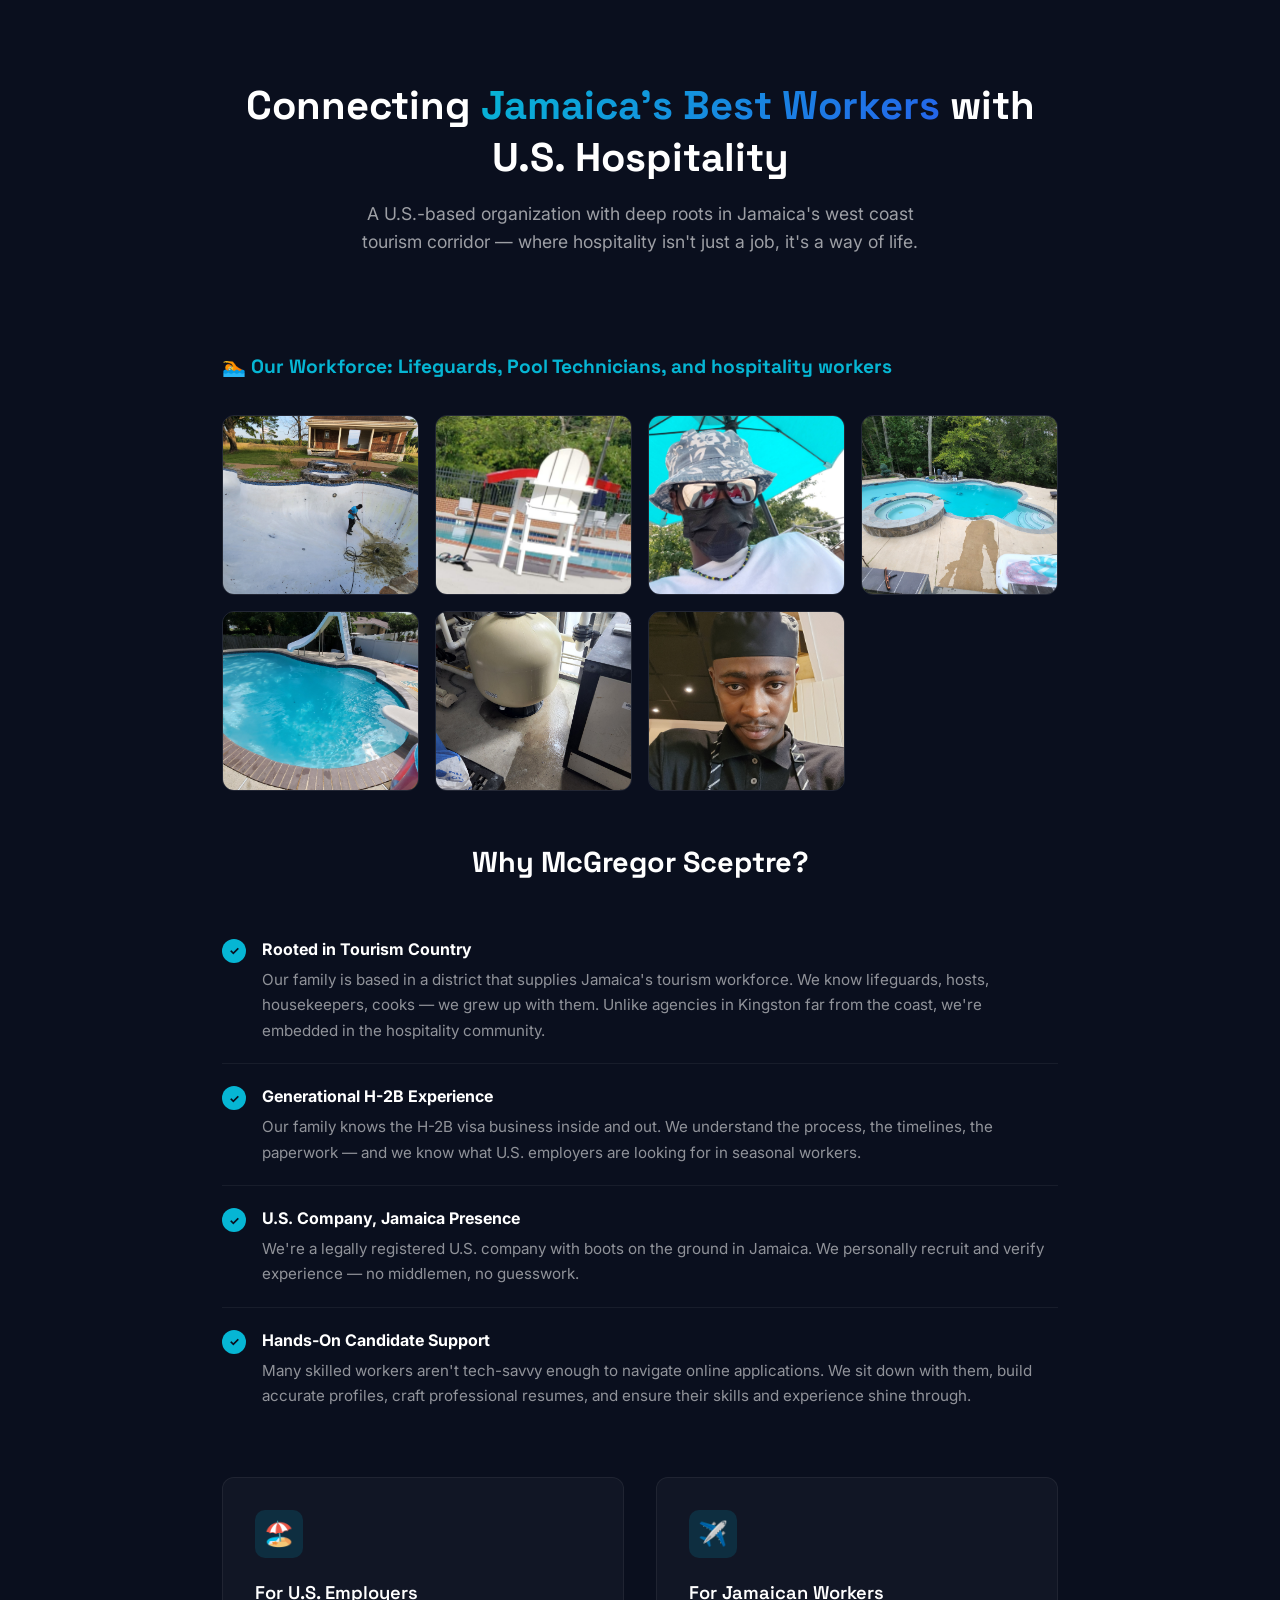
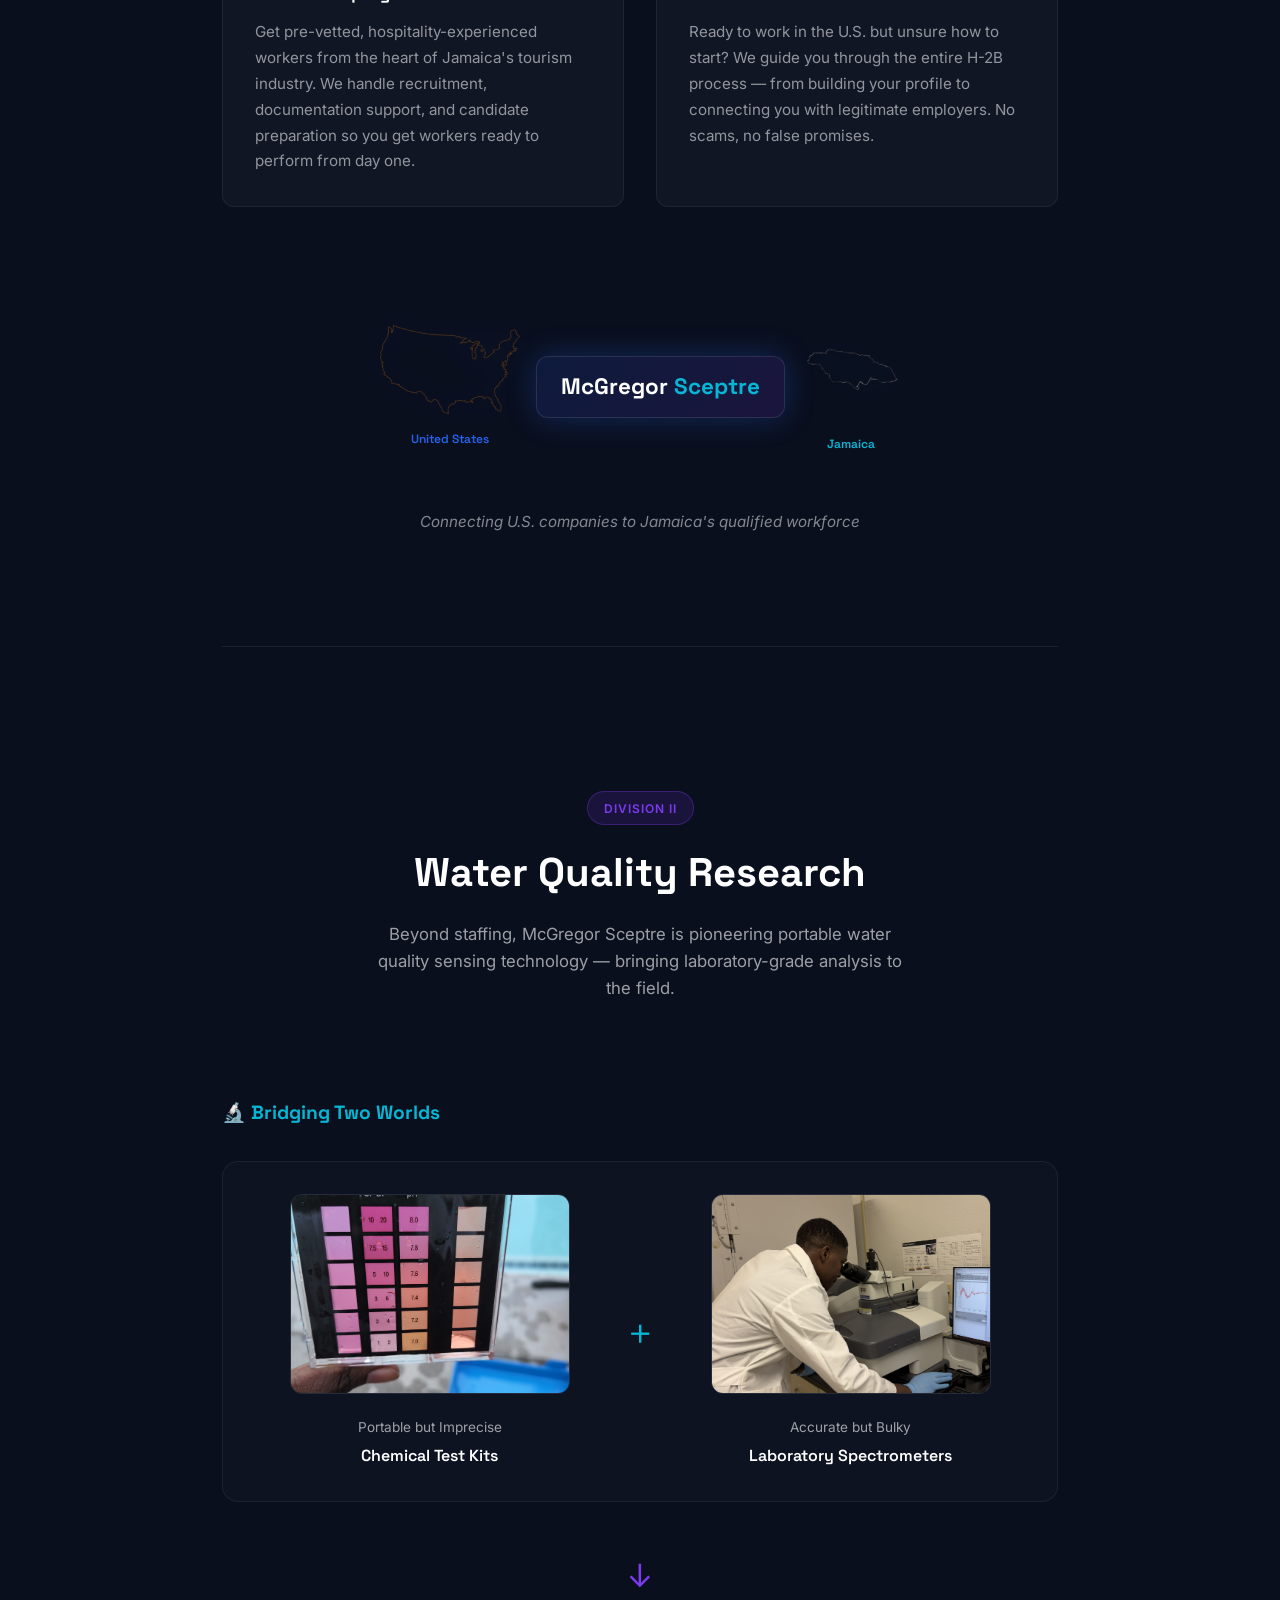
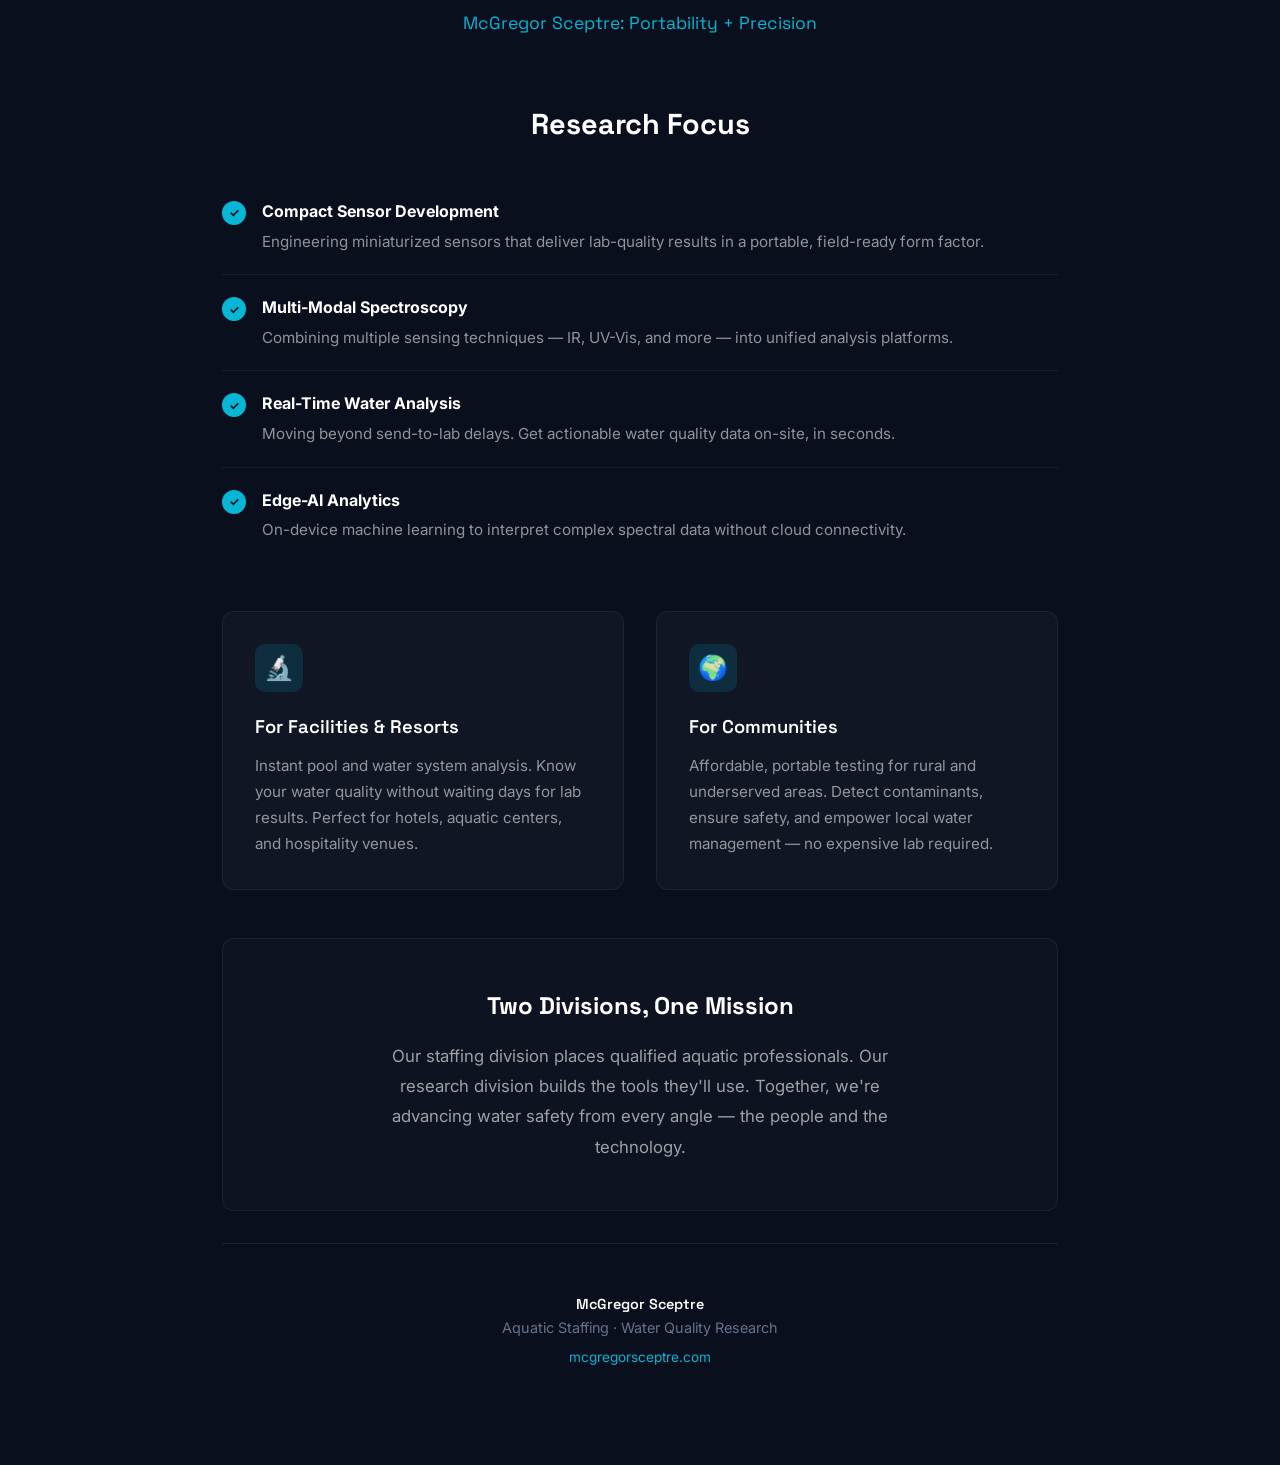
==== brochure/index.html @ 5a672b8a "no dir" ====
<!DOCTYPE html>
<html lang="en">
<head>
  <meta charset="UTF-8">
  <meta name="viewport" content="width=device-width, initial-scale=1.0">
  <title>McGregor Sceptre — H-2B Staffing from Jamaica's Heart</title>
  <meta name="description" content="McGregor Sceptre — US-based H-2B staffing with deep roots in Jamaica's west coast tourism corridor.">
  <link rel="preconnect" href="https://fonts.googleapis.com">
  <link href="https://fonts.googleapis.com/css2?family=Inter:wght@300;400;500;600;700&family=Space+Grotesk:wght@400;500;600;700&display=swap" rel="stylesheet">
  <style>
    :root {
      --navy: #0a0f1e;
      --blue: #2563eb;
      --cyan: #06b6d4;
      --purple: #7c3aed;
      --white: #ffffff;
      --gray-100: #f1f5f9;
      --gray-400: #94a3b8;
      --gray-500: #64748b;
    }

    * { margin: 0; padding: 0; box-sizing: border-box; }
    
    body {
      font-family: 'Inter', -apple-system, sans-serif;
      background: var(--navy);
      color: var(--white);
      -webkit-font-smoothing: antialiased;
      line-height: 1.6;
    }

    /* Page container for PDF printing */
    .brochure {
      max-width: 900px;
      margin: 0 auto;
      padding: 3rem 2rem;
    }

    /* Header */
    .header {
      text-align: center;
      padding: 3rem 0 4rem;
      border-bottom: 1px solid rgba(255,255,255,0.08);
      margin-bottom: 3rem;
    }

    .logo-mark {
      width: 80px;
      height: 80px;
      background: linear-gradient(135deg, var(--blue), var(--purple));
      border-radius: 16px;
      display: flex;
      align-items: center;
      justify-content: center;
      margin: 0 auto 1.5rem;
      font-family: 'Space Grotesk', sans-serif;
      font-size: 2rem;
      font-weight: 700;
    }

    .brand {
      font-family: 'Space Grotesk', sans-serif;
      font-size: 2rem;
      font-weight: 700;
      margin-bottom: 0.5rem;
    }

    .brand span { color: var(--cyan); }

    .tagline {
      font-size: 1.1rem;
      color: var(--gray-400);
      font-weight: 300;
    }

    /* Hero statement */
    .hero-statement {
      text-align: center;
      padding: 2rem 0 3rem;
    }

    .hero-statement h1 {
      font-family: 'Space Grotesk', sans-serif;
      font-size: clamp(1.8rem, 4vw, 2.5rem);
      font-weight: 700;
      line-height: 1.3;
      margin-bottom: 1rem;
    }

    .hero-statement h1 .highlight {
      background: linear-gradient(135deg, var(--cyan), var(--blue));
      -webkit-background-clip: text;
      -webkit-text-fill-color: transparent;
      background-clip: text;
    }

    .hero-statement p {
      font-size: 1.1rem;
      color: rgba(255,255,255,0.6);
      max-width: 600px;
      margin: 0 auto;
    }

    /* Section styling */
    .section {
      padding: 2.5rem 0;
      border-top: 1px solid rgba(255,255,255,0.06);
    }

    .section-number {
      display: inline-flex;
      align-items: center;
      justify-content: center;
      width: 36px;
      height: 36px;
      background: linear-gradient(135deg, var(--blue), var(--purple));
      border-radius: 50%;
      font-family: 'Space Grotesk', sans-serif;
      font-weight: 700;
      font-size: 0.9rem;
      margin-bottom: 1rem;
    }

    .section h2 {
      font-family: 'Space Grotesk', sans-serif;
      font-size: 1.5rem;
      font-weight: 600;
      margin-bottom: 1rem;
      line-height: 1.3;
    }

    .section p {
      color: rgba(255,255,255,0.65);
      font-size: 1rem;
      line-height: 1.8;
    }

    .section .accent {
      color: var(--cyan);
      font-weight: 500;
    }

    /* Grid layout for key points */
    .two-col {
      display: grid;
      grid-template-columns: 1fr 1fr;
      gap: 2rem;
      margin-top: 3rem;
    }

    .card {
      background: rgba(255,255,255,0.03);
      border: 1px solid rgba(255,255,255,0.06);
      border-radius: 12px;
      padding: 2rem;
    }

    .card-icon {
      width: 48px;
      height: 48px;
      background: rgba(6, 182, 212, 0.15);
      border-radius: 10px;
      display: flex;
      align-items: center;
      justify-content: center;
      margin-bottom: 1.25rem;
      font-size: 1.5rem;
    }

    .card h3 {
      font-family: 'Space Grotesk', sans-serif;
      font-size: 1.15rem;
      font-weight: 600;
      margin-bottom: 0.75rem;
    }

    .card p {
      color: rgba(255,255,255,0.55);
      font-size: 0.95rem;
      line-height: 1.7;
    }

    /* Inspiration section - special styling */
    .inspiration {
      background: linear-gradient(135deg, rgba(37,99,235,0.08), rgba(124,58,237,0.08));
      border-radius: 16px;
      padding: 3rem;
      margin: 2rem 0;
      text-align: center;
      border: 1px solid rgba(255,255,255,0.06);
    }

    .inspiration-icon {
      font-size: 3rem;
      margin-bottom: 1rem;
    }

    .inspiration h2 {
      font-family: 'Space Grotesk', sans-serif;
      font-size: 1.6rem;
      margin-bottom: 1rem;
    }

    .inspiration p {
      color: rgba(255,255,255,0.7);
      font-size: 1.05rem;
      max-width: 550px;
      margin: 0 auto;
      font-style: italic;
      line-height: 1.8;
    }

    .inspiration .dedication {
      margin-top: 1.5rem;
      color: var(--cyan);
      font-size: 0.9rem;
      font-weight: 600;
      font-style: normal;
      letter-spacing: 0.5px;
    }

    /* Why us section */
    .why-us {
      margin-top: 3rem;
    }

    .why-us h2 {
      text-align: center;
      font-family: 'Space Grotesk', sans-serif;
      font-size: 1.8rem;
      margin-bottom: 2rem;
    }

    .why-list {
      list-style: none;
    }

    .why-list li {
      display: flex;
      gap: 1rem;
      padding: 1.25rem 0;
      border-bottom: 1px solid rgba(255,255,255,0.06);
    }

    .why-list li:last-child {
      border-bottom: none;
    }

    .check {
      width: 24px;
      height: 24px;
      background: var(--cyan);
      border-radius: 50%;
      display: flex;
      align-items: center;
      justify-content: center;
      flex-shrink: 0;
      margin-top: 2px;
    }

    .check::after {
      content: "✓";
      color: var(--navy);
      font-weight: 700;
      font-size: 0.75rem;
    }

    .why-list strong {
      color: var(--white);
      display: block;
      margin-bottom: 0.25rem;
    }

    .why-list span {
      color: rgba(255,255,255,0.55);
      font-size: 0.95rem;
    }

    /* Footer / CTA */
    .footer {
      text-align: center;
      padding: 3rem 0;
      margin-top: 2rem;
      border-top: 1px solid rgba(255,255,255,0.08);
    }

    .cta-btn {
      display: inline-block;
      padding: 1rem 2.5rem;
      background: linear-gradient(135deg, var(--blue), var(--purple));
      color: var(--white);
      text-decoration: none;
      border-radius: 10px;
      font-weight: 600;
      font-size: 1rem;
      margin-bottom: 1.5rem;
      transition: transform 0.2s, box-shadow 0.2s;
    }

    .cta-btn:hover {
      transform: translateY(-2px);
      box-shadow: 0 10px 30px rgba(37, 99, 235, 0.3);
    }

    .footer-text {
      color: var(--gray-500);
      font-size: 0.9rem;
    }

    .footer-brand {
      font-family: 'Space Grotesk', sans-serif;
      font-weight: 600;
      color: var(--white);
    }

    .footer-contact {
      color: var(--cyan);
      font-size: 0.85rem;
      margin-top: 0.5rem;
    }

    /* Page Break for PDF printing */
    .page-break {
      page-break-before: always;
      margin: 4rem 0;
      border-top: 1px solid rgba(255,255,255,0.08);
      padding-top: 3rem;
    }

    /* Division Header */
    .division-header {
      text-align: center;
      padding: 2rem 0 3rem;
    }

    .division-tag {
      display: inline-block;
      padding: 0.4rem 1rem;
      background: rgba(124, 58, 237, 0.15);
      border: 1px solid rgba(124, 58, 237, 0.3);
      border-radius: 20px;
      font-size: 0.75rem;
      font-weight: 600;
      text-transform: uppercase;
      letter-spacing: 1px;
      color: var(--purple);
      margin-bottom: 1rem;
    }

    .division-header h1 {
      font-family: 'Space Grotesk', sans-serif;
      font-size: clamp(1.8rem, 4vw, 2.5rem);
      font-weight: 700;
      margin-bottom: 1rem;
    }

    .division-header p {
      color: rgba(255,255,255,0.6);
      font-size: 1.05rem;
      max-width: 550px;
      margin: 0 auto;
    }

    /* Profile Section */
    .profile {
      background: linear-gradient(135deg, rgba(124,58,237,0.08), rgba(6,182,212,0.08));
      border: 1px solid rgba(255,255,255,0.06);
      border-radius: 16px;
      padding: 3rem;
      margin: 2rem 0;
      text-align: center;
    }

    .profile-badge {
      display: inline-block;
      padding: 0.35rem 0.9rem;
      background: var(--purple);
      border-radius: 6px;
      font-size: 0.7rem;
      font-weight: 600;
      text-transform: uppercase;
      letter-spacing: 0.5px;
      margin-bottom: 1rem;
    }

    .profile h2 {
      font-family: 'Space Grotesk', sans-serif;
      font-size: 1.8rem;
      font-weight: 700;
      margin-bottom: 0.25rem;
    }

    .profile-subtitle {
      color: var(--cyan);
      font-size: 0.95rem;
      font-weight: 500;
      margin-bottom: 1.5rem;
    }

    .profile-bio {
      color: rgba(255,255,255,0.7);
      font-size: 1rem;
      line-height: 1.8;
      max-width: 550px;
      margin: 0 auto 1rem;
    }

    .profile-bio:last-child {
      margin-bottom: 0;
    }

    /* Connection Section */
    .connection {
      text-align: center;
      padding: 3rem 2rem;
      margin: 3rem 0 1rem;
      background: rgba(255,255,255,0.02);
      border-radius: 12px;
      border: 1px solid rgba(255,255,255,0.06);
    }

    .connection h2 {
      font-family: 'Space Grotesk', sans-serif;
      font-size: 1.5rem;
      margin-bottom: 1rem;
    }

    .connection p {
      color: rgba(255,255,255,0.6);
      font-size: 1.05rem;
      max-width: 550px;
      margin: 0 auto;
      line-height: 1.8;
    }

    /* Map Section */
    .map-section {
      text-align: center;
      padding: 3rem 0;
      margin-top: 2rem;
    }

    .connection-map {
      width: 100%;
      max-width: 500px;
      height: auto;
      margin: 0 auto;
    }

    .country {
      fill: rgba(37, 99, 235, 0.25);
      stroke: var(--blue);
      stroke-width: 1.5;
    }

    .country.jamaica {
      fill: rgba(6, 182, 212, 0.25);
      stroke: var(--cyan);
    }

    .country-label {
      fill: rgba(255,255,255,0.7);
      font-family: 'Space Grotesk', sans-serif;
      font-size: 12px;
      font-weight: 600;
      text-anchor: middle;
    }

    .connection-line {
      stroke: url(#line-gradient);
      stroke-width: 2;
      stroke-dasharray: 8 4;
    }

    .dot {
      fill: var(--cyan);
    }

    .logo-bg {
      fill: linear-gradient(135deg, var(--blue), var(--purple));
      fill: var(--navy);
      stroke: url(#logo-gradient);
      stroke-width: 3;
    }

    .logo-text {
      fill: var(--white);
      font-family: 'Space Grotesk', sans-serif;
      font-size: 16px;
      font-weight: 700;
      text-anchor: middle;
    }

    .map-caption {
      color: rgba(255,255,255,0.5);
      font-size: 0.95rem;
      margin-top: 1.5rem;
      font-style: italic;
    }

    /* Image Flow Map with PNG silhouettes */
    .image-flow-map {
      display: flex;
      align-items: center;
      justify-content: center;
      gap: 1rem;
      padding: 2rem 0;
      flex-wrap: wrap;
    }

    .country-silhouette {
      width: 140px;
      height: auto;
      filter: drop-shadow(0 0 15px rgba(37, 99, 235, 0.4));
      opacity: 0.85;
    }

    .country-silhouette.jamaica {
      width: 100px;
      filter: drop-shadow(0 0 15px rgba(6, 182, 212, 0.4));
    }

    .flow-connector {
      display: flex;
      flex-direction: column;
      align-items: center;
      gap: 0.5rem;
    }

    .flow-line {
      width: 120px;
      height: 3px;
      background: linear-gradient(90deg, var(--blue), var(--cyan));
      position: relative;
    }

    .flow-line::before,
    .flow-line::after {
      content: '';
      position: absolute;
      top: 50%;
      transform: translateY(-50%);
      width: 10px;
      height: 10px;
      border-radius: 50%;
    }

    .flow-line::before {
      left: -5px;
      background: var(--blue);
    }

    .flow-line::after {
      right: -5px;
      background: var(--cyan);
    }

    .flow-logo {
      display: flex;
      align-items: center;
      gap: 0;
      font-family: 'Space Grotesk', sans-serif;
      font-weight: 700;
      font-size: 1.4rem;
    }

    .flow-logo .brand-mcgregor {
      color: var(--white);
    }

    .flow-logo .brand-sceptre {
      color: var(--cyan);
    }

    .flow-brand-container {
      display: flex;
      align-items: center;
      gap: 0.5rem;
      padding: 0.75rem 1.5rem;
      background: linear-gradient(135deg, rgba(37, 99, 235, 0.15), rgba(124, 58, 237, 0.15));
      border: 1px solid rgba(255,255,255,0.1);
      border-radius: 12px;
      box-shadow: 0 0 30px rgba(37, 99, 235, 0.3);
    }

    /* Photo Gallery */
    .photo-gallery {
      display: grid;
      grid-template-columns: repeat(auto-fit, minmax(180px, 1fr));
      gap: 1rem;
      margin: 2rem 0;
    }

    .photo-gallery img {
      width: 100%;
      height: 180px;
      object-fit: cover;
      border-radius: 12px;
      border: 1px solid rgba(255,255,255,0.1);
      transition: transform 0.3s, box-shadow 0.3s;
    }

    .photo-gallery img:hover {
      transform: scale(1.02);
      box-shadow: 0 10px 30px rgba(0,0,0,0.3);
    }

    .gallery-section {
      margin: 3rem 0;
    }

    .gallery-section h3 {
      font-family: 'Space Grotesk', sans-serif;
      font-size: 1.2rem;
      margin-bottom: 1rem;
      color: var(--cyan);
    }

    /* Research Image Comparison */
    .research-comparison {
      display: grid;
      grid-template-columns: 1fr auto 1fr;
      gap: 1.5rem;
      align-items: center;
      margin: 2rem 0;
      padding: 2rem;
      background: rgba(255,255,255,0.02);
      border-radius: 16px;
      border: 1px solid rgba(255,255,255,0.06);
    }

    .research-img-card {
      text-align: center;
    }

    .research-img-card img {
      width: 100%;
      max-width: 280px;
      height: 200px;
      object-fit: cover;
      border-radius: 12px;
      border: 1px solid rgba(255,255,255,0.1);
      margin-bottom: 1rem;
    }

    .research-img-card .label {
      font-size: 0.85rem;
      color: rgba(255,255,255,0.6);
      margin-bottom: 0.25rem;
    }

    .research-img-card .title {
      font-family: 'Space Grotesk', sans-serif;
      font-weight: 600;
      font-size: 1rem;
    }

    .plus-sign {
      font-size: 2.5rem;
      color: var(--cyan);
      font-weight: 300;
    }

    .equals-arrow {
      text-align: center;
      padding: 1rem 0;
    }

    .equals-arrow .arrow {
      font-size: 2rem;
      color: var(--purple);
    }

    .equals-arrow .result-text {
      font-family: 'Space Grotesk', sans-serif;
      font-size: 1.1rem;
      color: var(--cyan);
      margin-top: 0.5rem;
    }

    @media (max-width: 700px) {
      .research-comparison {
        grid-template-columns: 1fr;
        text-align: center;
      }

      .plus-sign {
        transform: rotate(90deg);
      }

      .image-flow-map {
        flex-direction: column;
      }

      .flow-line {
        width: 3px;
        height: 60px;
      }

      .flow-line::before {
        left: 50%;
        top: -5px;
        transform: translateX(-50%);
      }

      .flow-line::after {
        left: 50%;
        bottom: -5px;
        top: auto;
        transform: translateX(-50%);
      }
    }

    /* Print styles for PDF */
    @media print {
      body {
        background: var(--navy) !important;
        -webkit-print-color-adjust: exact;
        print-color-adjust: exact;
      }
      
      .brochure {
        padding: 1.5rem;
      }

      .page-break {
        page-break-before: always;
        margin: 0;
        border: none;
        padding-top: 2rem;
      }

      .cta-btn {
        box-shadow: none;
      }
    }

    /* Responsive */
    @media (max-width: 700px) {
      .brochure {
        padding: 2rem 1.25rem;
      }

      .two-col {
        grid-template-columns: 1fr;
        gap: 1.5rem;
      }

      .inspiration {
        padding: 2rem 1.5rem;
      }

      .header {
        padding: 2rem 0 3rem;
      }
    }
  </style>
</head>
<body>
  <div class="brochure">
    
    

    
    <!-- Hero Statement -->
    <section class="hero-statement">
      <h1>Connecting <span class="highlight">Jamaica's Best Workers</span> with U.S. Hospitality</h1>
      <p>A U.S.-based organization with deep roots in Jamaica's west coast tourism corridor — where hospitality isn't just a job, it's a way of life.</p>
    </section>

    <!-- Photo Gallery - Workers -->
    <section class="gallery-section">
      <h3>🏊 Our Workforce: Lifeguards, Pool Technicians, and hospitality workers</h3>
      <div class="photo-gallery">
        <img src="pool_tech3.jpg" alt="pump room maintenance">
        <img src="lifeguard2.jpeg" alt="Lifeguard performing water safety">
        <img src="lifeguard3.jpeg" alt="Experienced lifeguard professional">
        <img src="pool_tech1.jpg" alt="Pool technician at work">
        <img src="pool_tech2.jpg" alt="Pool maintenance professional">
        <!-- <img src="pool_tech3.jpg" alt="Pool tech equipment operation"> -->
        <img src="pool_tech4.jpg" alt="pump room maintenance">

        <img src="chef.jpg" alt="chef">
        
      </div>
    </section>

    <!-- Why We're Different -->
    <section class="why-us">
      <h2>Why McGregor Sceptre?</h2>
      
      <ul class="why-list">
        <li>
          <span class="check"></span>
          <div>
            <strong>Rooted in Tourism Country</strong>
            <span>Our family is based in a district that supplies Jamaica's tourism workforce. We know lifeguards, hosts, housekeepers, cooks — we grew up with them. Unlike agencies in Kingston far from the coast, we're embedded in the hospitality community.</span>
          </div>
        </li>
        <li>
          <span class="check"></span>
          <div>
            <strong>Generational H-2B Experience</strong>
            <span>Our family knows the H-2B visa business inside and out. We understand the process, the timelines, the paperwork — and we know what U.S. employers are looking for in seasonal workers.</span>
          </div>
        </li>
        <li>
          <span class="check"></span>
          <div>
            <strong>U.S. Company, Jamaica Presence</strong>
            <span>We're a legally registered U.S. company with boots on the ground in Jamaica. We personally recruit and verify experience — no middlemen, no guesswork.</span>
          </div>
        </li>
        <li>
          <span class="check"></span>
          <div>
            <strong>Hands-On Candidate Support</strong>
            <span>Many skilled workers aren't tech-savvy enough to navigate online applications. We sit down with them, build accurate profiles, craft professional resumes, and ensure their skills and experience shine through.</span>
          </div>
        </li>
      </ul>
    </section>

    <!-- Two Column Cards -->
    <div class="two-col">
      <div class="card">
        <div class="card-icon">🏖️</div>
        <h3>For U.S. Employers</h3>
        <p>Get pre-vetted, hospitality-experienced workers from the heart of Jamaica's tourism industry. We handle recruitment, documentation support, and candidate preparation so you get workers ready to perform from day one.</p>
      </div>
      <div class="card">
        <div class="card-icon">✈️</div>
        <h3>For Jamaican Workers</h3>
        <p>Ready to work in the U.S. but unsure how to start? We guide you through the entire H-2B process — from building your profile to connecting you with legitimate employers. No scams, no false promises.</p>
      </div>
    </div>

     <!-- Connection Map Visual with PNG Silhouettes -->
    <section class="map-section">
      <div class="image-flow-map">
        <div style="text-align: center;">
          <img src="usa_outline.png" alt="United States" class="country-silhouette usa">
          <p class="country-label" style="margin-top: 0.5rem; color: var(--blue);">United States</p>
        </div>
        
        <div class="flow-connector">
          <!-- <div class="flow-line"></div> -->
          <div class="flow-brand-container">
            <div class="flow-logo"><span class="brand-mcgregor">McGregor</span>&nbsp;<span class="brand-sceptre">Sceptre</span></div>
          </div>
          <!-- <div class="flow-line"></div> -->
        </div>
        
        <div style="text-align: center;">
          <img src="jamaica_outline.png" alt="Jamaica" class="country-silhouette jamaica">
          <p class="country-label" style="margin-top: 0.5rem; color: var(--cyan);">Jamaica</p>
        </div>
      </div>
      <p class="map-caption">Connecting U.S. companies to Jamaica's qualified workforce</p>
    </section>

   
    <!-- Page Break for PDF -->
    <div class="page-break"></div>

    <!-- Research Division Header -->
    <section class="division-header">
      <div class="division-tag">Division II</div>
      <h1>Water Quality <span class="highlight">Research</span></h1>
      <p>Beyond staffing, McGregor Sceptre is pioneering portable water quality sensing technology — bringing laboratory-grade analysis to the field.</p>
    </section>

    <!-- Director Profile
    <section class="profile">
      <div class="profile-content">
        <div class="profile-badge">Director of Research</div>
        <h2>Tyreek Alexander</h2>
        <p class="profile-subtitle">Engineer · Former Lifeguard · Researcher</p>
        <p class="profile-bio">
          Having worked as a lifeguard <strong>twice</strong>, Tyreek understands water safety from the ground up. Now pursuing engineering, he's channeling that firsthand experience into building the next generation of <span class="accent">compact, portable water sensors</span> and analysis tools.
        </p>
        <p class="profile-bio">
          His mission: make professional-grade water quality testing accessible anywhere — from hotel pools to rural communities.
        </p>
      </div>
    </section> -->

    <!-- Research Technology Comparison -->
    <section class="gallery-section">
      <h3>🔬 Bridging Two Worlds</h3>
      <div class="research-comparison">
        <div class="research-img-card">
          <img src="chemical_test_kit.jpg" alt="Chemical test kit">
          <p class="label">Portable but Imprecise</p>
          <p class="title">Chemical Test Kits</p>
        </div>
        <div class="plus-sign">+</div>
        <div class="research-img-card">
          <img src="raman_analysis.jpg" alt="Raman spectroscopy analysis">
          <p class="label">Accurate but Bulky</p>
          <p class="title">Laboratory Spectrometers</p>
        </div>
      </div>
      <div class="equals-arrow">
        <p class="arrow">↓</p>
        <p class="result-text">McGregor Sceptre: Portability + Precision</p>
      </div>
    </section>

    <!-- Research Focus Areas -->
    <section class="why-us">
      <h2>Research Focus</h2>
      
      <ul class="why-list">
        <li>
          <span class="check"></span>
          <div>
            <strong>Compact Sensor Development</strong>
            <span>Engineering miniaturized sensors that deliver lab-quality results in a portable, field-ready form factor.</span>
          </div>
        </li>
        <li>
          <span class="check"></span>
          <div>
            <strong>Multi-Modal Spectroscopy</strong>
            <span>Combining multiple sensing techniques — IR, UV-Vis, and more — into unified analysis platforms.</span>
          </div>
        </li>
        <li>
          <span class="check"></span>
          <div>
            <strong>Real-Time Water Analysis</strong>
            <span>Moving beyond send-to-lab delays. Get actionable water quality data on-site, in seconds.</span>
          </div>
        </li>
        <li>
          <span class="check"></span>
          <div>
            <strong>Edge-AI Analytics</strong>
            <span>On-device machine learning to interpret complex spectral data without cloud connectivity.</span>
          </div>
        </li>
      </ul>
    </section>

    <!-- Research Cards -->
    <div class="two-col">
      <div class="card">
        <div class="card-icon">🔬</div>
        <h3>For Facilities & Resorts</h3>
        <p>Instant pool and water system analysis. Know your water quality without waiting days for lab results. Perfect for hotels, aquatic centers, and hospitality venues.</p>
      </div>
      <div class="card">
        <div class="card-icon">🌍</div>
        <h3>For Communities</h3>
        <p>Affordable, portable testing for rural and underserved areas. Detect contaminants, ensure safety, and empower local water management — no expensive lab required.</p>
      </div>
    </div>

    <!-- The Connection -->
    <section class="connection">
      <h2>Two Divisions, One Mission</h2>
      <p>Our staffing division places qualified aquatic professionals. Our research division builds the tools they'll use. Together, we're advancing water safety from every angle — <span class="accent">the people and the technology</span>.</p>
    </section>

    <!-- Footer -->
    <footer class="footer">
      <p class="footer-text">
        <span class="footer-brand">McGregor Sceptre</span><br>
        Aquatic Staffing · Water Quality Research
      </p>
      <p class="footer-contact">mcgregorsceptre.com</p>
    </footer>

  </div>
</body>
</html>
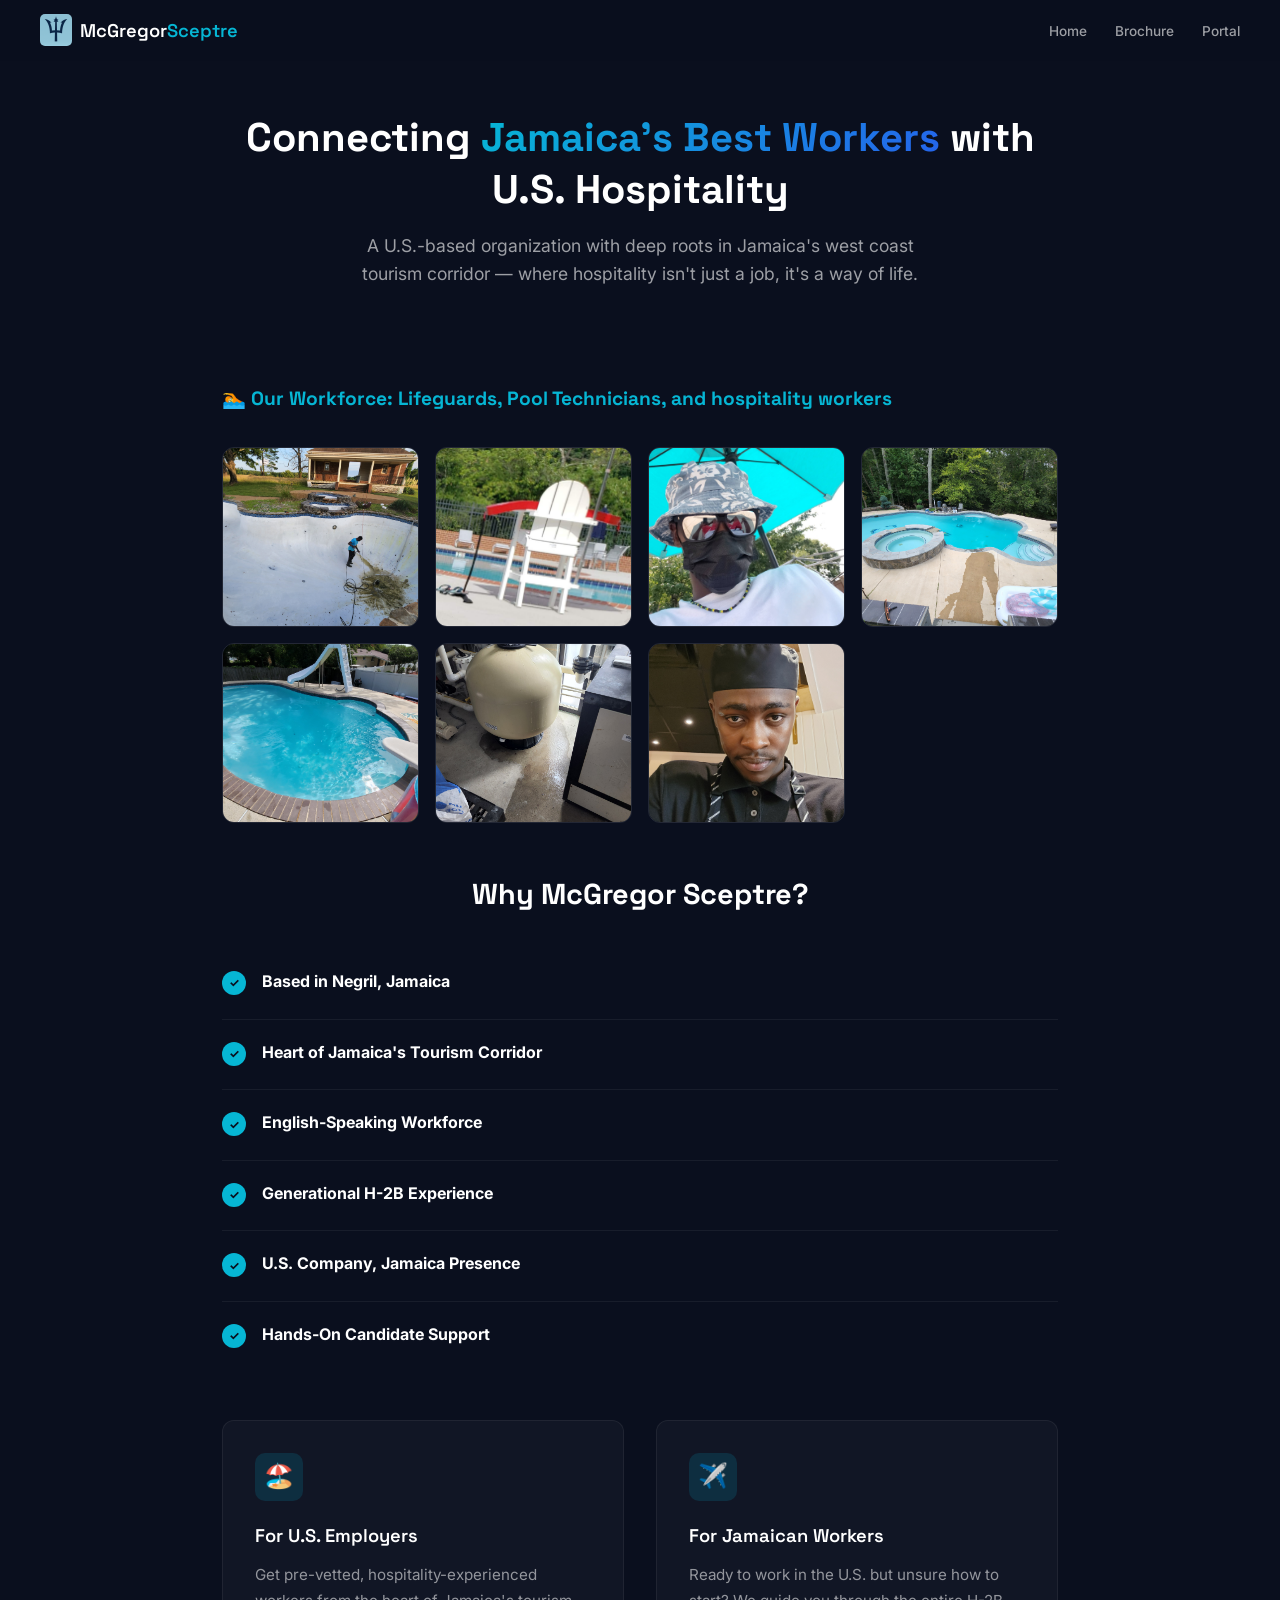
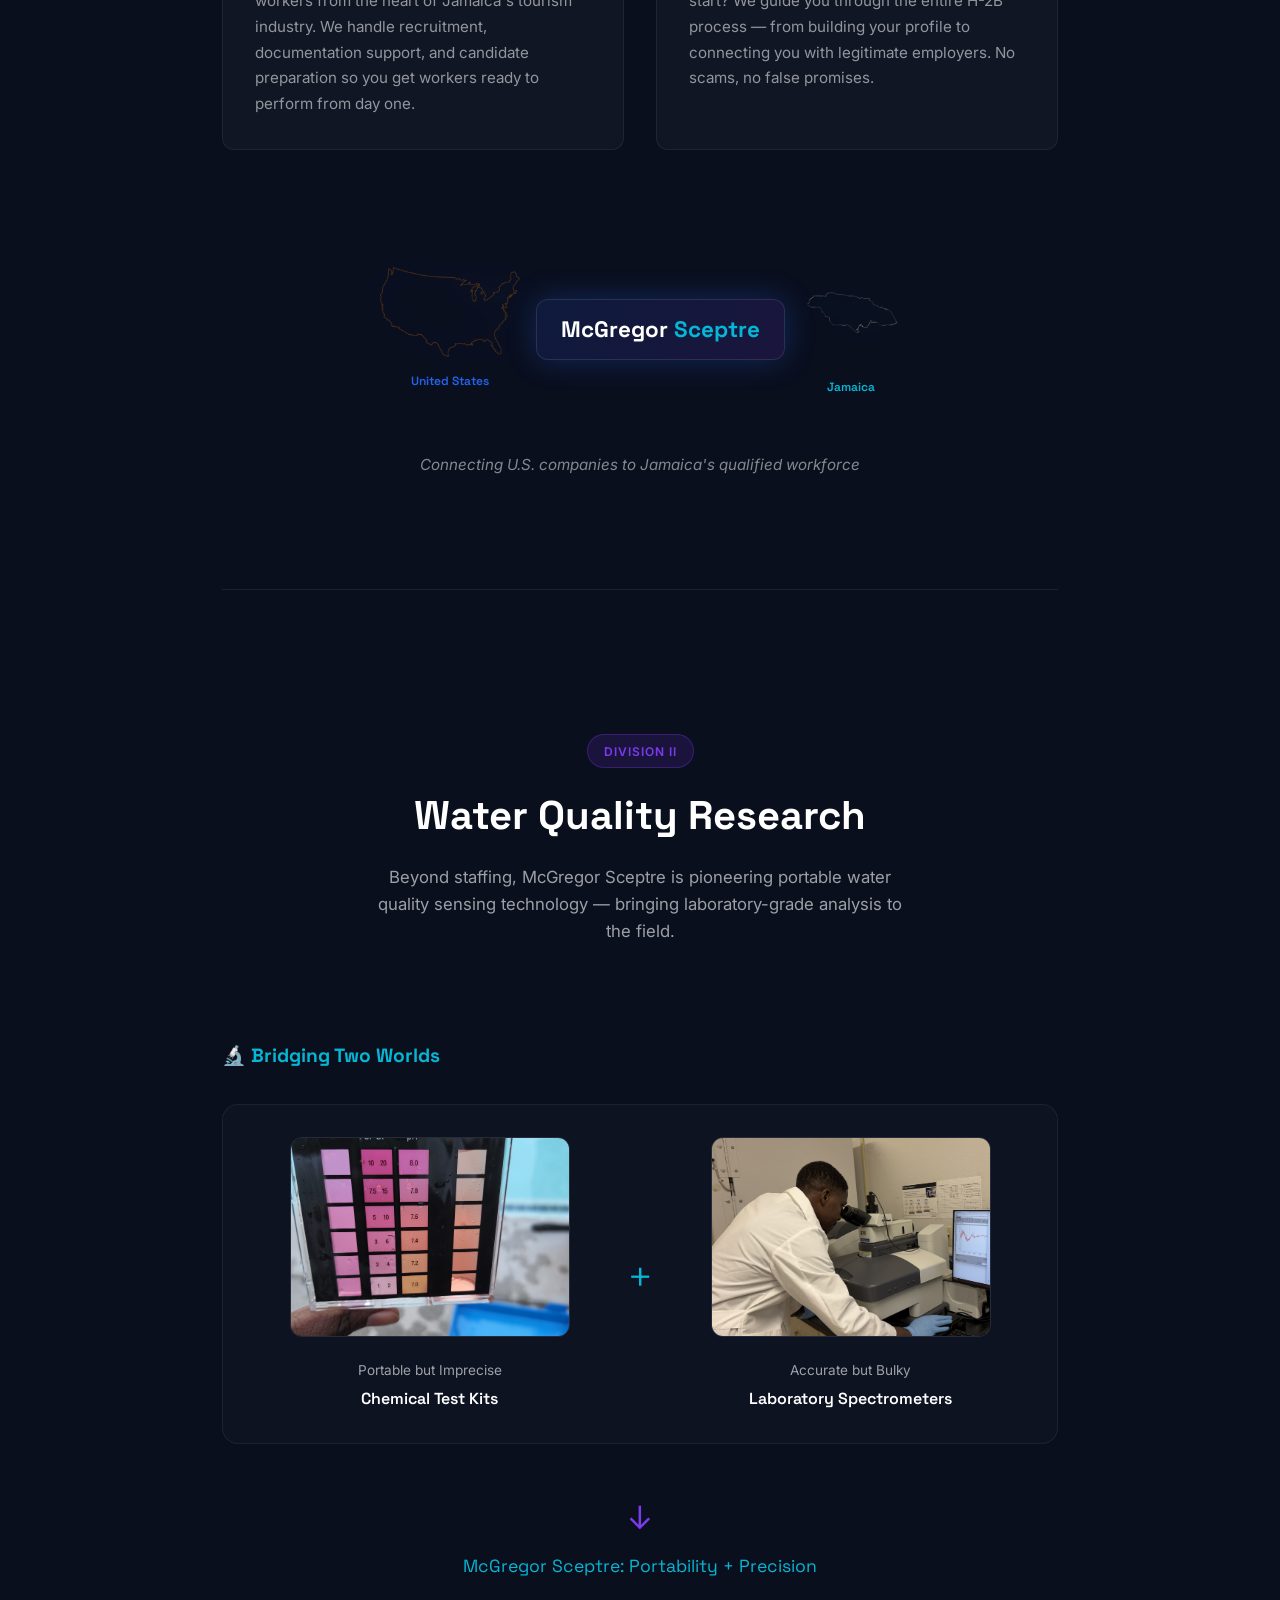
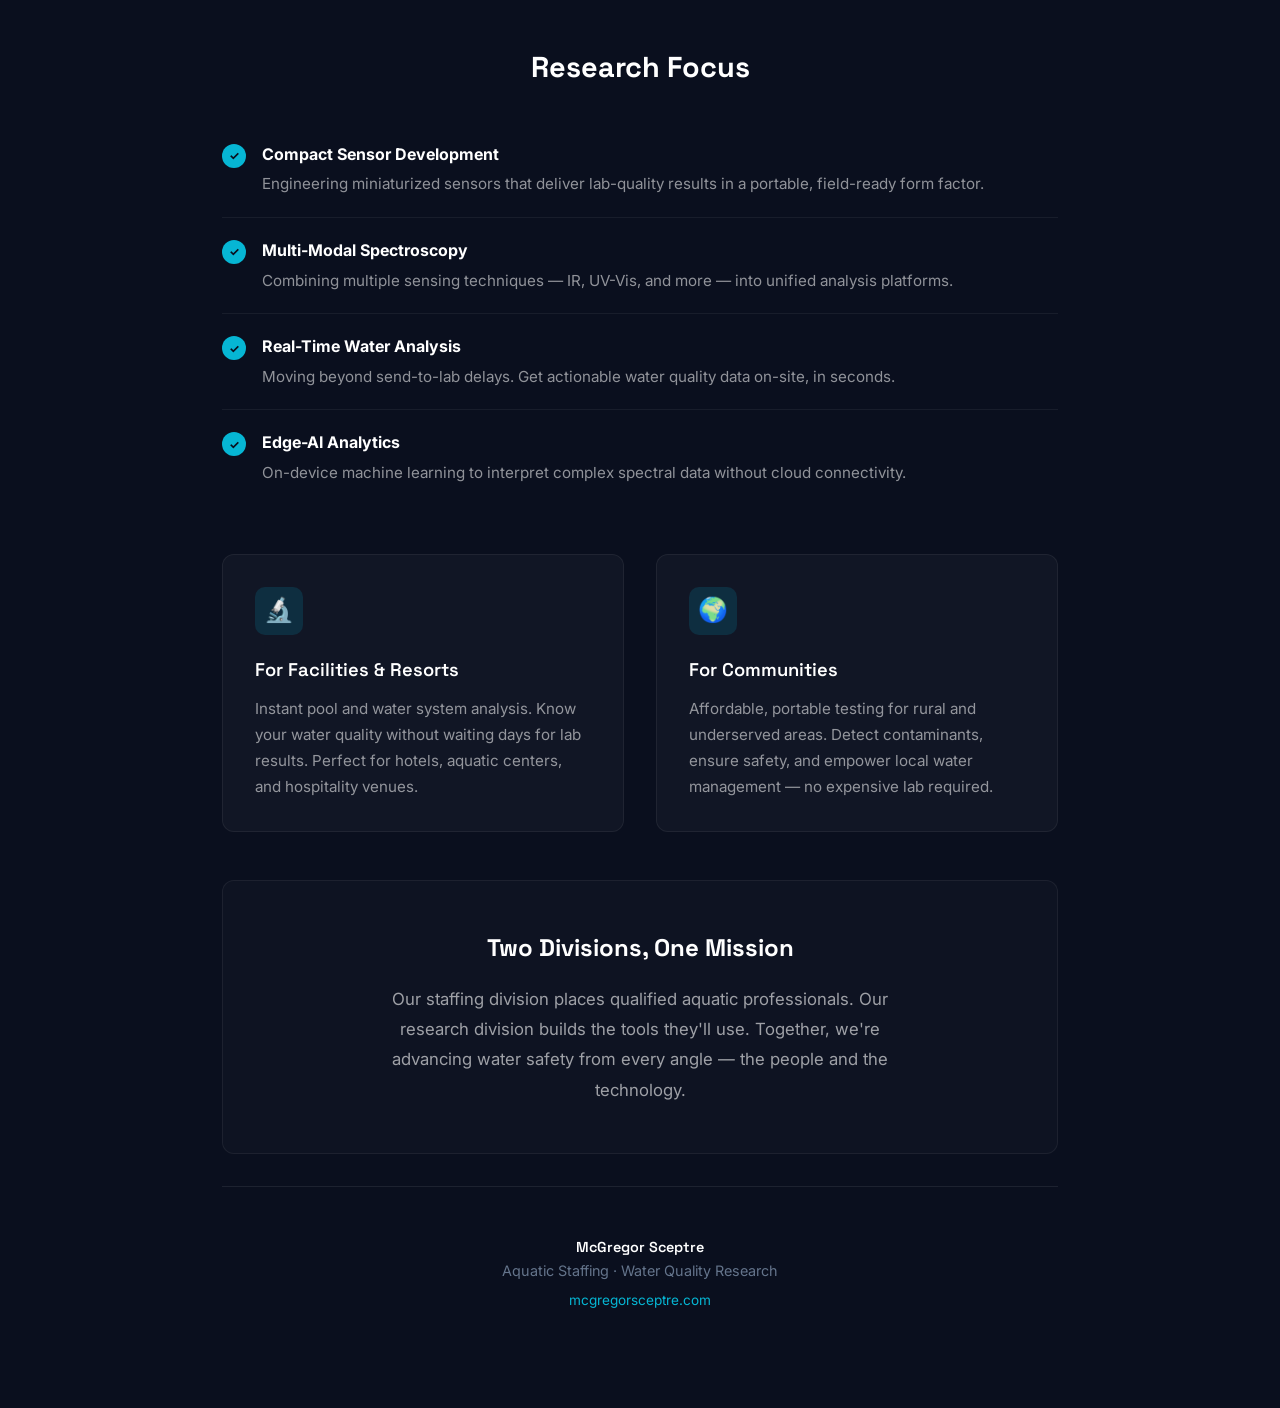
==== commit 63cd4feb: "Add nav, favicon, and update Why section with Negril Jamaica info" ====
--- a/brochure/index.html
+++ b/brochure/index.html
@@ -7,6 +7,7 @@
   <meta name="description" content="McGregor Sceptre — US-based H-2B staffing with deep roots in Jamaica's west coast tourism corridor.">
   <link rel="preconnect" href="https://fonts.googleapis.com">
   <link href="https://fonts.googleapis.com/css2?family=Inter:wght@300;400;500;600;700&family=Space+Grotesk:wght@400;500;600;700&display=swap" rel="stylesheet">
+  <link rel="icon" type="image/png" href="../mg_sceptre_logo.png">
   <style>
     :root {
       --navy: #0a0f1e;
@@ -754,10 +755,60 @@
         padding: 2rem 0 3rem;
       }
     }
+
+    /* NAV */
+    nav {
+      position: fixed; top: 0; left: 0; width: 100%; z-index: 100;
+      display: flex; justify-content: space-between; align-items: center;
+      padding: .9rem 2.5rem;
+      background: rgba(10,15,30,.95);
+      backdrop-filter: blur(16px);
+    }
+    .logo { display: flex; align-items: center; gap: .5rem; text-decoration: none; }
+    .logo img { height: 32px; border-radius: 5px; }
+    .logo-text-nav {
+      font-family: 'Space Grotesk', sans-serif;
+      font-size: 1.15rem; font-weight: 600; color: var(--white);
+    }
+    .logo-text-nav span { color: var(--cyan); }
+    .nav-links { display: flex; gap: 1.75rem; list-style: none; }
+    .nav-links a {
+      color: rgba(255,255,255,.6); text-decoration: none;
+      font-size: .85rem; font-weight: 500; transition: color .2s;
+    }
+    .nav-links a:hover { color: var(--white); }
+    .mobile-toggle { display: none; background: none; border: none; cursor: pointer; }
+    .mobile-toggle span { display: block; width: 22px; height: 2px; background: #fff; margin: 4px 0; border-radius: 1px; }
+
+    @media (max-width: 768px) {
+      nav { padding: .8rem 1.2rem; }
+      .nav-links { display: none; }
+      .mobile-toggle { display: block; }
+      .nav-links.open {
+        display: flex; flex-direction: column;
+        position: absolute; top: 100%; left: 0; width: 100%;
+        background: rgba(10,15,30,.97); padding: 1.25rem 1.5rem; gap: 1rem;
+      }
+    }
   </style>
 </head>
 <body>
-  <div class="brochure">
+  <nav>
+    <a href="../" class="logo">
+      <img src="../mg_sceptre_logo.png" alt="McGregor Sceptre">
+      <div class="logo-text-nav">McGregor<span>Sceptre</span></div>
+    </a>
+    <ul class="nav-links" id="navLinks">
+      <li><a href="../">Home</a></li>
+      <li><a href="./">Brochure</a></li>
+      <li><a href="https://portal.mcgregorsceptre.com">Portal</a></li>
+    </ul>
+    <button class="mobile-toggle" id="mobileToggle" aria-label="Menu">
+      <span></span><span></span><span></span>
+    </button>
+  </nav>
+
+  <div class="brochure" style="padding-top: 5rem;">
     
     
 
@@ -793,29 +844,37 @@
         <li>
           <span class="check"></span>
           <div>
-            <strong>Rooted in Tourism Country</strong>
-            <span>Our family is based in a district that supplies Jamaica's tourism workforce. We know lifeguards, hosts, housekeepers, cooks — we grew up with them. Unlike agencies in Kingston far from the coast, we're embedded in the hospitality community.</span>
+            <strong>Based in Negril, Jamaica</strong>
+          </div>
+        </li>
+        <li>
+          <span class="check"></span>
+          <div>
+            <strong>Heart of Jamaica's Tourism Corridor</strong>
+          </div>
+        </li>
+        <li>
+          <span class="check"></span>
+          <div>
+            <strong>English-Speaking Workforce</strong>
           </div>
         </li>
         <li>
           <span class="check"></span>
           <div>
             <strong>Generational H-2B Experience</strong>
-            <span>Our family knows the H-2B visa business inside and out. We understand the process, the timelines, the paperwork — and we know what U.S. employers are looking for in seasonal workers.</span>
           </div>
         </li>
         <li>
           <span class="check"></span>
           <div>
             <strong>U.S. Company, Jamaica Presence</strong>
-            <span>We're a legally registered U.S. company with boots on the ground in Jamaica. We personally recruit and verify experience — no middlemen, no guesswork.</span>
           </div>
         </li>
         <li>
           <span class="check"></span>
           <div>
             <strong>Hands-On Candidate Support</strong>
-            <span>Many skilled workers aren't tech-savvy enough to navigate online applications. We sit down with them, build accurate profiles, craft professional resumes, and ensure their skills and experience shine through.</span>
           </div>
         </li>
       </ul>
@@ -973,5 +1032,14 @@
     </footer>
 
   </div>
+
+  <script>
+    document.getElementById('mobileToggle').addEventListener('click', () => {
+      document.getElementById('navLinks').classList.toggle('open');
+    });
+    document.querySelectorAll('.nav-links a').forEach(a => {
+      a.addEventListener('click', () => document.getElementById('navLinks').classList.remove('open'));
+    });
+  </script>
 </body>
 </html>
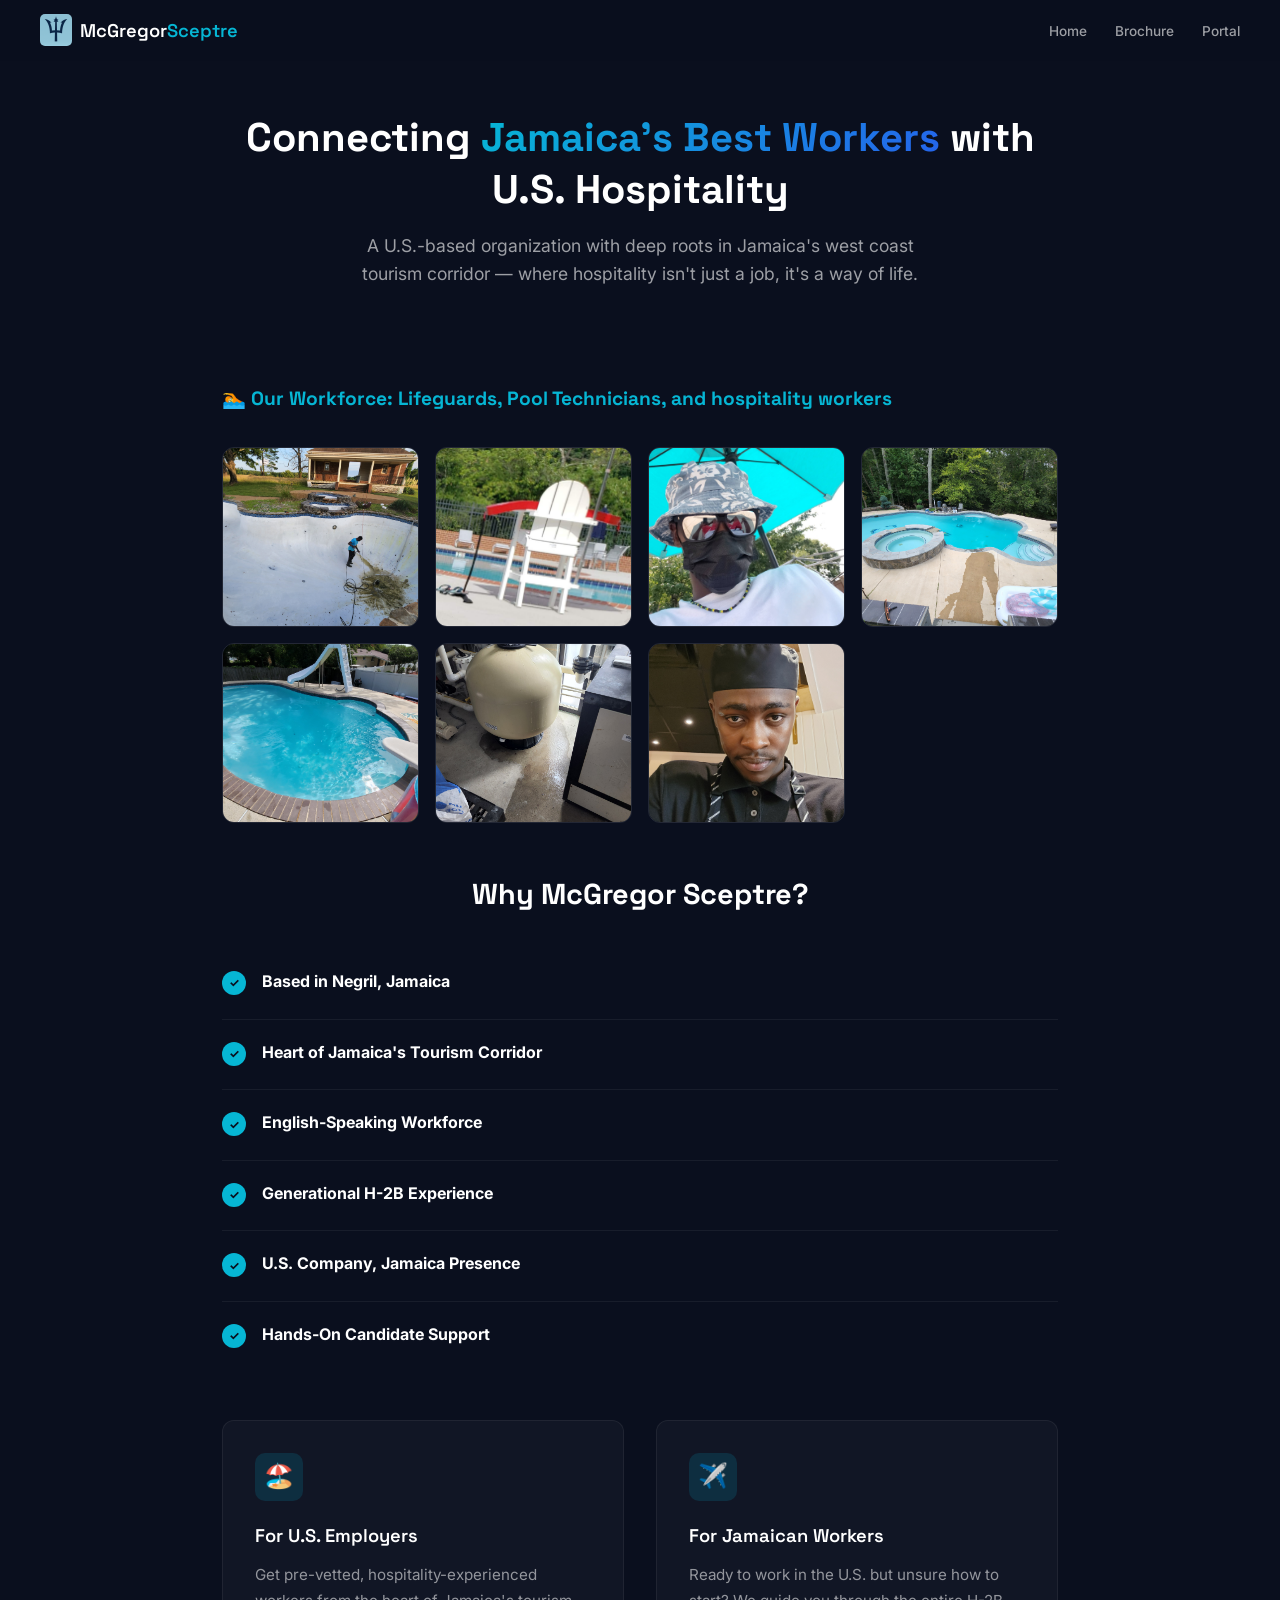
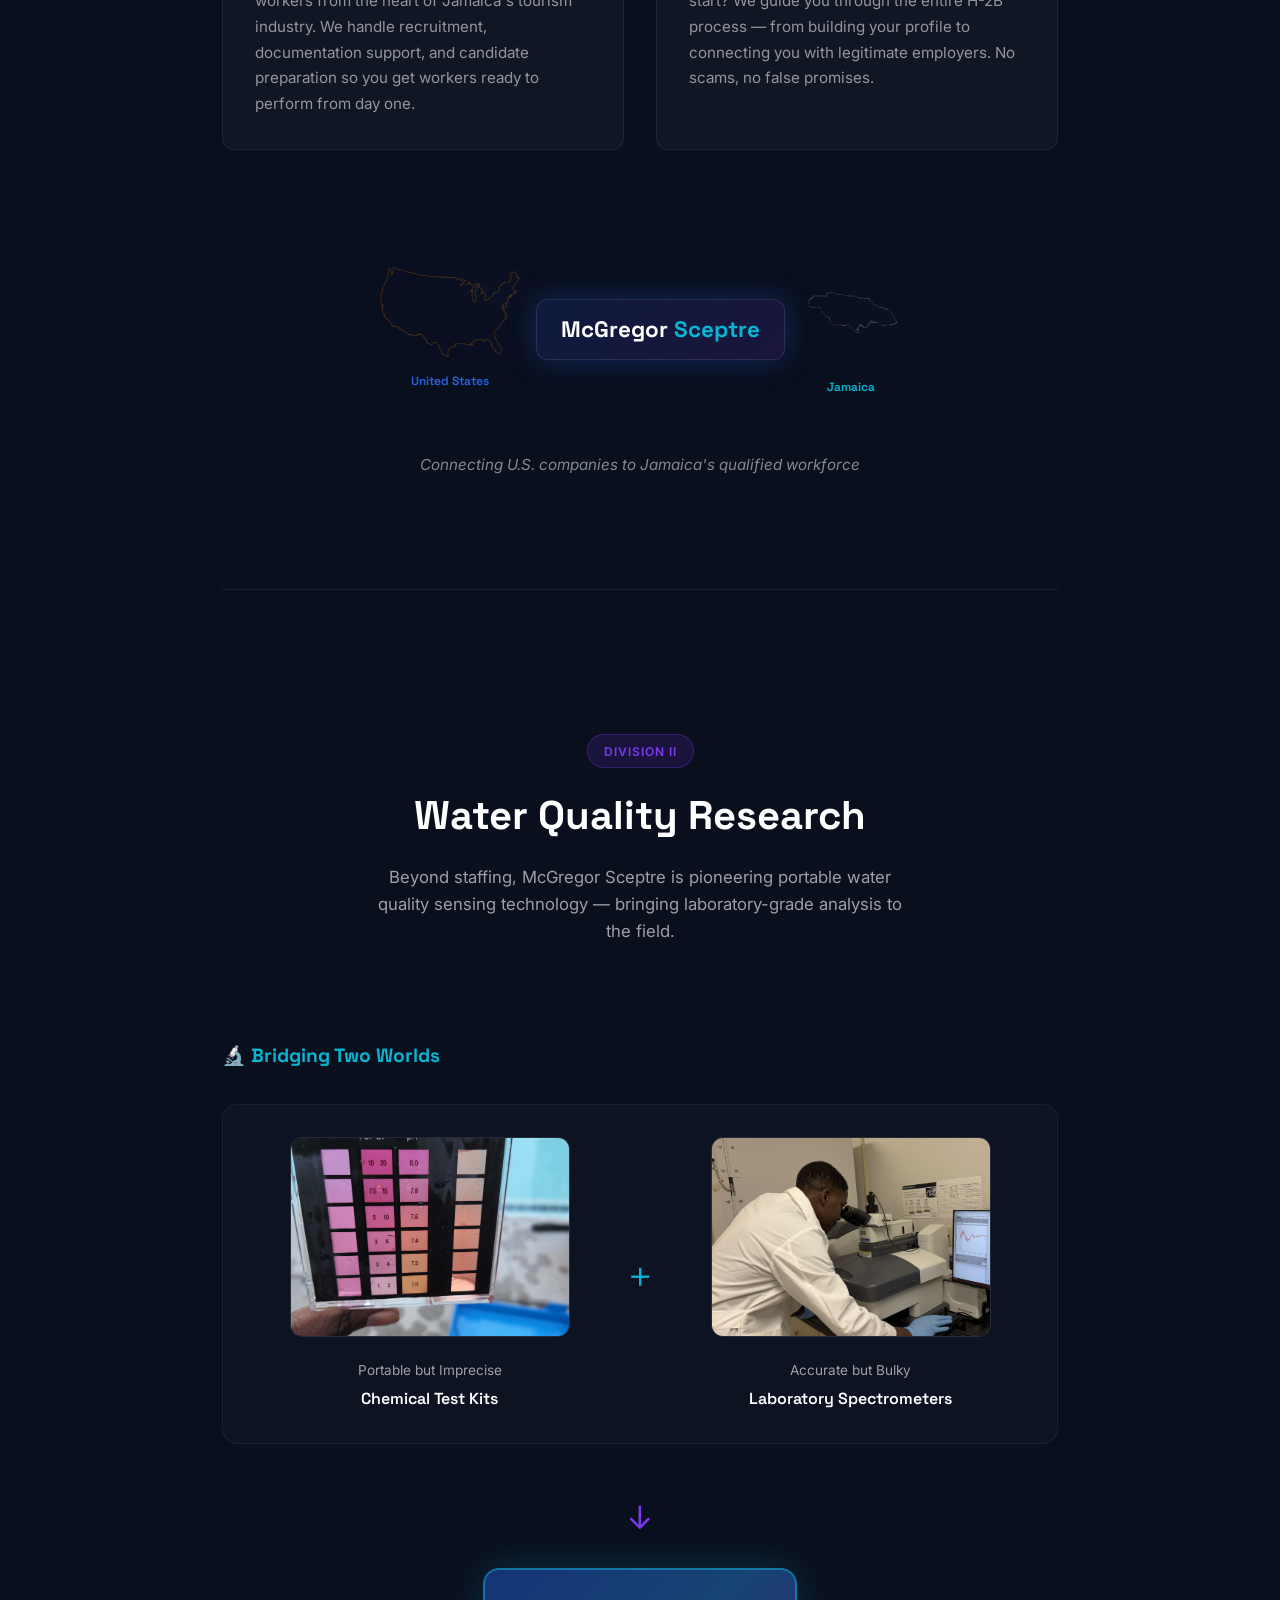
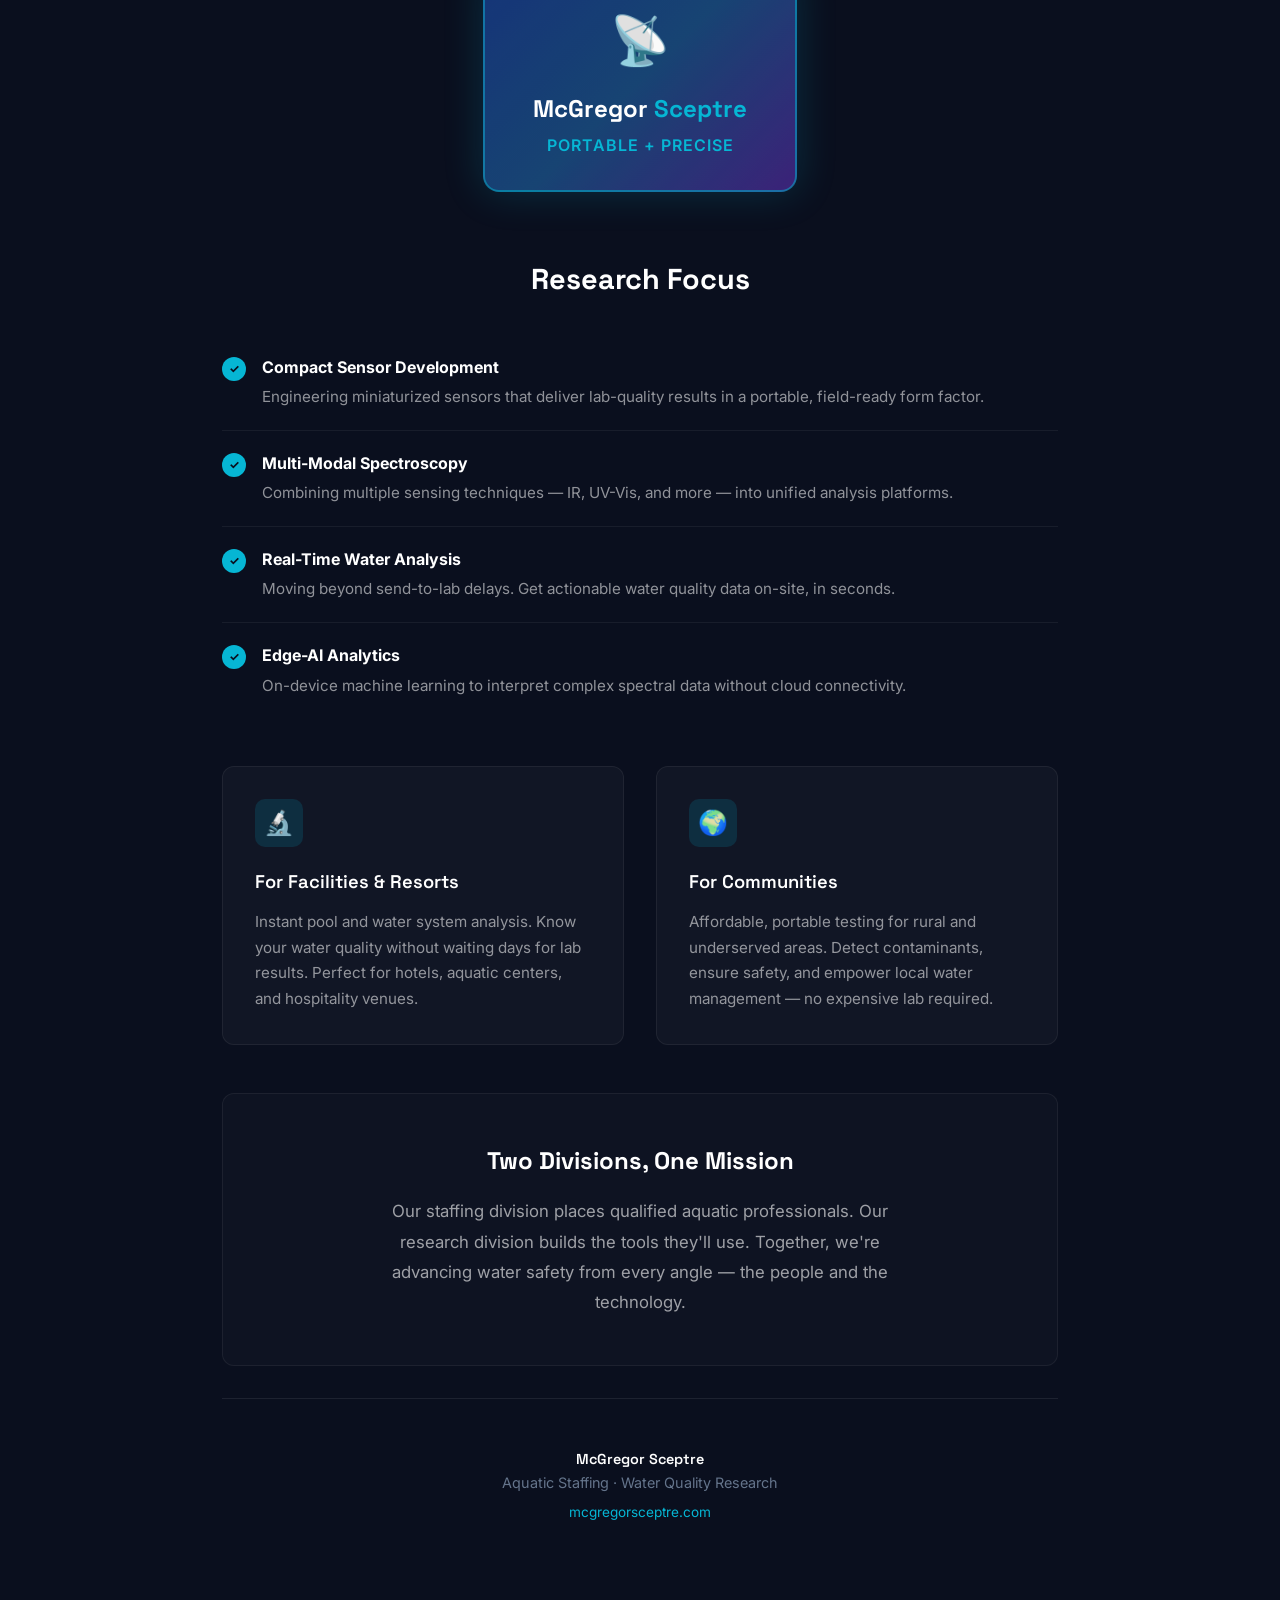
==== commit c4a028d6: "Add sensor device card to research comparison flow" ====
--- a/brochure/index.html
+++ b/brochure/index.html
@@ -679,6 +679,56 @@
       margin-top: 0.5rem;
     }
 
+    .sensor-result {
+      display: flex;
+      flex-direction: column;
+      align-items: center;
+      margin-top: 1.5rem;
+    }
+
+    .sensor-device {
+      background: linear-gradient(135deg, rgba(37, 99, 235, 0.2), rgba(124, 58, 237, 0.2));
+      border: 2px solid rgba(6, 182, 212, 0.5);
+      border-radius: 16px;
+      padding: 2rem 3rem;
+      text-align: center;
+      box-shadow: 0 0 40px rgba(6, 182, 212, 0.2);
+      position: relative;
+    }
+
+    .sensor-device::before {
+      content: '';
+      position: absolute;
+      top: -2px; left: -2px; right: -2px; bottom: -2px;
+      background: linear-gradient(135deg, var(--blue), var(--cyan), var(--purple));
+      border-radius: 18px;
+      z-index: -1;
+      opacity: 0.3;
+    }
+
+    .sensor-icon {
+      font-size: 3rem;
+      margin-bottom: 0.75rem;
+    }
+
+    .sensor-device .sensor-brand {
+      font-family: 'Space Grotesk', sans-serif;
+      font-size: 1.5rem;
+      font-weight: 700;
+      margin-bottom: 0.25rem;
+    }
+
+    .sensor-device .sensor-brand span {
+      color: var(--cyan);
+    }
+
+    .sensor-device .sensor-tagline {
+      color: var(--cyan);
+      font-size: 1rem;
+      font-weight: 600;
+      letter-spacing: 1px;
+    }
+
     @media (max-width: 700px) {
       .research-comparison {
         grid-template-columns: 1fr;
@@ -929,20 +979,6 @@
       <p>Beyond staffing, McGregor Sceptre is pioneering portable water quality sensing technology — bringing laboratory-grade analysis to the field.</p>
     </section>
 
-    <!-- Director Profile
-    <section class="profile">
-      <div class="profile-content">
-        <div class="profile-badge">Director of Research</div>
-        <h2>Tyreek Alexander</h2>
-        <p class="profile-subtitle">Engineer · Former Lifeguard · Researcher</p>
-        <p class="profile-bio">
-          Having worked as a lifeguard <strong>twice</strong>, Tyreek understands water safety from the ground up. Now pursuing engineering, he's channeling that firsthand experience into building the next generation of <span class="accent">compact, portable water sensors</span> and analysis tools.
-        </p>
-        <p class="profile-bio">
-          His mission: make professional-grade water quality testing accessible anywhere — from hotel pools to rural communities.
-        </p>
-      </div>
-    </section> -->
 
     <!-- Research Technology Comparison -->
     <section class="gallery-section">
@@ -962,9 +998,17 @@
       </div>
       <div class="equals-arrow">
         <p class="arrow">↓</p>
-        <p class="result-text">McGregor Sceptre: Portability + Precision</p>
+        <div class="sensor-result">
+          <div class="sensor-device">
+            <div class="sensor-icon">📡</div>
+            <p class="sensor-brand">McGregor <span>Sceptre</span></p>
+            <p class="sensor-tagline">PORTABLE + PRECISE</p>
+          </div>
+        </div>
       </div>
     </section>
+
+
 
     <!-- Research Focus Areas -->
     <section class="why-us">
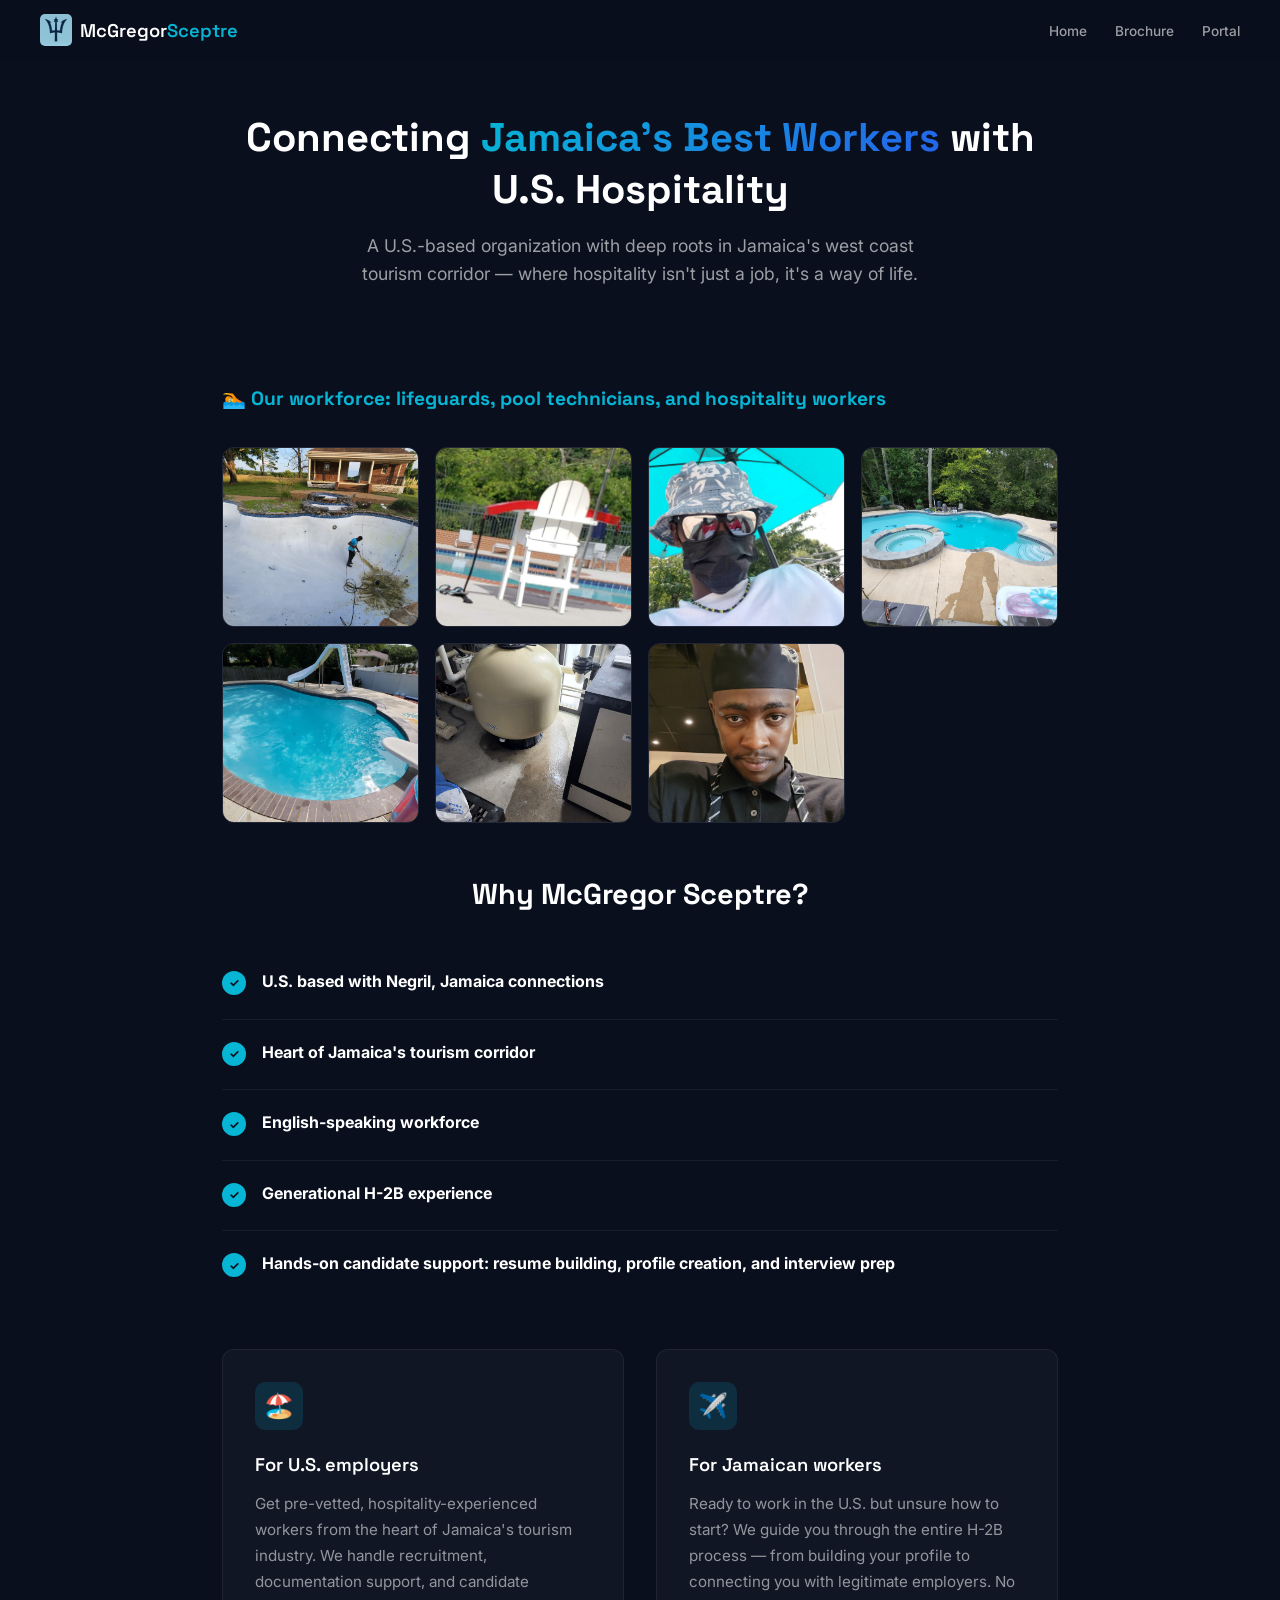
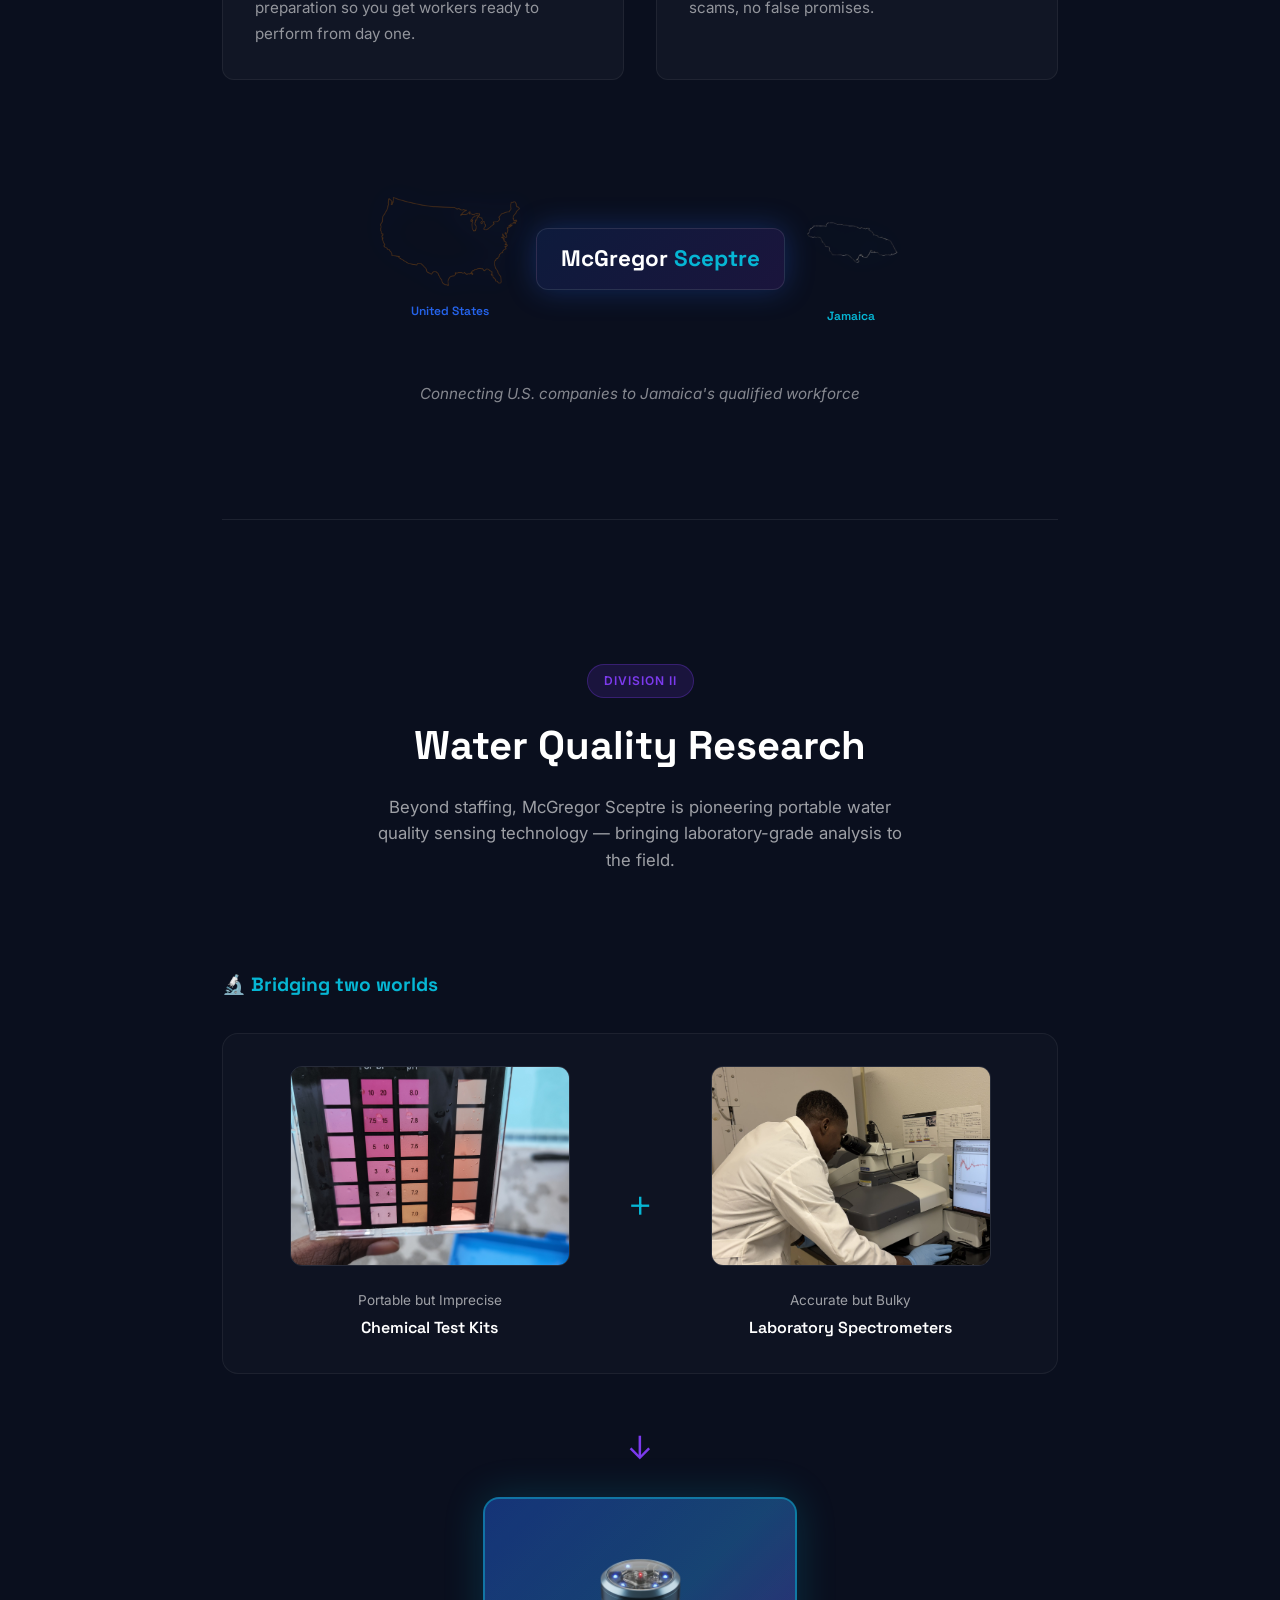
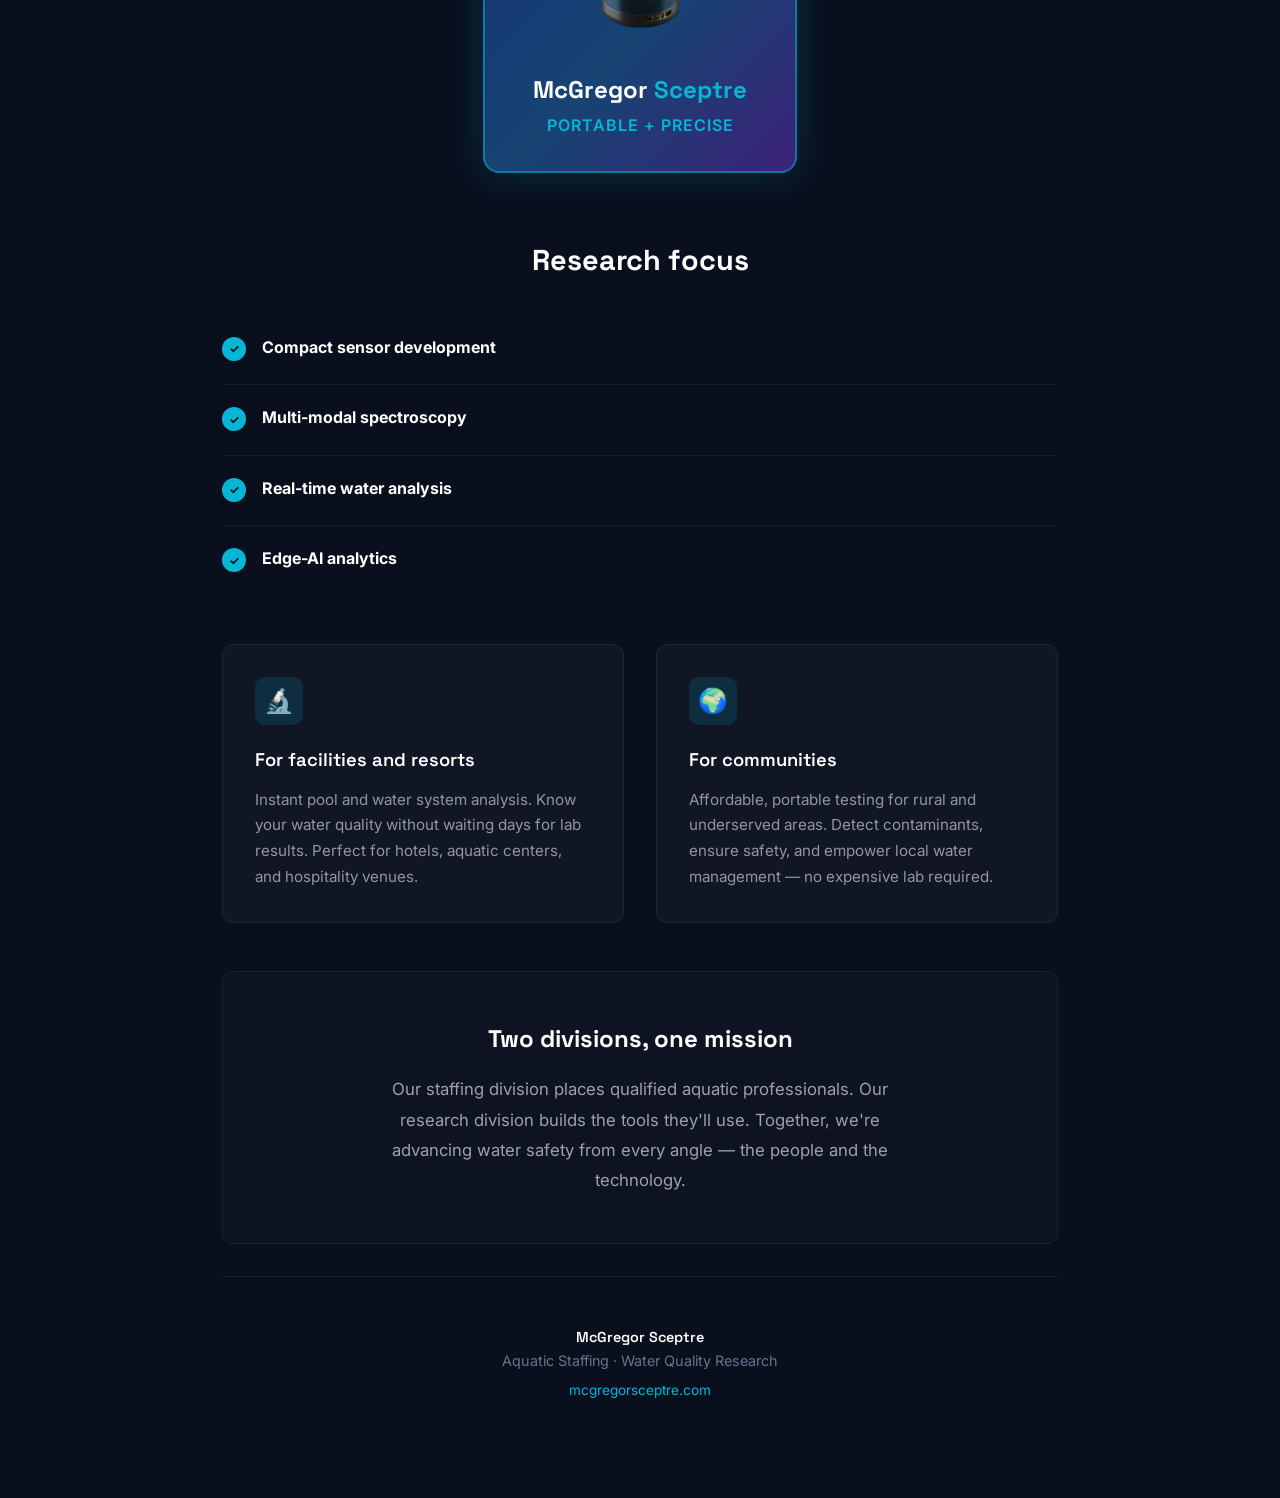
==== commit faf71f3a: "Add sensor image, fix US/Negril wording, sentence case, expand candidate support" ====
--- a/brochure/index.html
+++ b/brochure/index.html
@@ -706,9 +706,11 @@
       opacity: 0.3;
     }
 
-    .sensor-icon {
-      font-size: 3rem;
+    .sensor-img {
+      width: 120px;
+      height: auto;
       margin-bottom: 0.75rem;
+      border-radius: 8px;
     }
 
     .sensor-device .sensor-brand {
@@ -871,7 +873,7 @@
 
     <!-- Photo Gallery - Workers -->
     <section class="gallery-section">
-      <h3>🏊 Our Workforce: Lifeguards, Pool Technicians, and hospitality workers</h3>
+      <h3>🏊 Our workforce: lifeguards, pool technicians, and hospitality workers</h3>
       <div class="photo-gallery">
         <img src="pool_tech3.jpg" alt="pump room maintenance">
         <img src="lifeguard2.jpeg" alt="Lifeguard performing water safety">
@@ -894,37 +896,31 @@
         <li>
           <span class="check"></span>
           <div>
-            <strong>Based in Negril, Jamaica</strong>
+            <strong>U.S. based with Negril, Jamaica connections</strong>
           </div>
         </li>
         <li>
           <span class="check"></span>
           <div>
-            <strong>Heart of Jamaica's Tourism Corridor</strong>
+            <strong>Heart of Jamaica's tourism corridor</strong>
           </div>
         </li>
         <li>
           <span class="check"></span>
           <div>
-            <strong>English-Speaking Workforce</strong>
+            <strong>English-speaking workforce</strong>
           </div>
         </li>
         <li>
           <span class="check"></span>
           <div>
-            <strong>Generational H-2B Experience</strong>
+            <strong>Generational H-2B experience</strong>
           </div>
         </li>
         <li>
           <span class="check"></span>
           <div>
-            <strong>U.S. Company, Jamaica Presence</strong>
-          </div>
-        </li>
-        <li>
-          <span class="check"></span>
-          <div>
-            <strong>Hands-On Candidate Support</strong>
+            <strong>Hands-on candidate support: resume building, profile creation, and interview prep</strong>
           </div>
         </li>
       </ul>
@@ -934,12 +930,12 @@
     <div class="two-col">
       <div class="card">
         <div class="card-icon">🏖️</div>
-        <h3>For U.S. Employers</h3>
+        <h3>For U.S. employers</h3>
         <p>Get pre-vetted, hospitality-experienced workers from the heart of Jamaica's tourism industry. We handle recruitment, documentation support, and candidate preparation so you get workers ready to perform from day one.</p>
       </div>
       <div class="card">
         <div class="card-icon">✈️</div>
-        <h3>For Jamaican Workers</h3>
+        <h3>For Jamaican workers</h3>
         <p>Ready to work in the U.S. but unsure how to start? We guide you through the entire H-2B process — from building your profile to connecting you with legitimate employers. No scams, no false promises.</p>
       </div>
     </div>
@@ -982,7 +978,7 @@
 
     <!-- Research Technology Comparison -->
     <section class="gallery-section">
-      <h3>🔬 Bridging Two Worlds</h3>
+      <h3>🔬 Bridging two worlds</h3>
       <div class="research-comparison">
         <div class="research-img-card">
           <img src="chemical_test_kit.jpg" alt="Chemical test kit">
@@ -1000,7 +996,7 @@
         <p class="arrow">↓</p>
         <div class="sensor-result">
           <div class="sensor-device">
-            <div class="sensor-icon">📡</div>
+            <img src="sensor_.png" alt="McGregor Sceptre sensor" class="sensor-img">
             <p class="sensor-brand">McGregor <span>Sceptre</span></p>
             <p class="sensor-tagline">PORTABLE + PRECISE</p>
           </div>
@@ -1012,35 +1008,31 @@
 
     <!-- Research Focus Areas -->
     <section class="why-us">
-      <h2>Research Focus</h2>
+      <h2>Research focus</h2>
       
       <ul class="why-list">
         <li>
           <span class="check"></span>
           <div>
-            <strong>Compact Sensor Development</strong>
-            <span>Engineering miniaturized sensors that deliver lab-quality results in a portable, field-ready form factor.</span>
+            <strong>Compact sensor development</strong>
           </div>
         </li>
         <li>
           <span class="check"></span>
           <div>
-            <strong>Multi-Modal Spectroscopy</strong>
-            <span>Combining multiple sensing techniques — IR, UV-Vis, and more — into unified analysis platforms.</span>
+            <strong>Multi-modal spectroscopy</strong>
           </div>
         </li>
         <li>
           <span class="check"></span>
           <div>
-            <strong>Real-Time Water Analysis</strong>
-            <span>Moving beyond send-to-lab delays. Get actionable water quality data on-site, in seconds.</span>
+            <strong>Real-time water analysis</strong>
           </div>
         </li>
         <li>
           <span class="check"></span>
           <div>
-            <strong>Edge-AI Analytics</strong>
-            <span>On-device machine learning to interpret complex spectral data without cloud connectivity.</span>
+            <strong>Edge-AI analytics</strong>
           </div>
         </li>
       </ul>
@@ -1050,19 +1042,19 @@
     <div class="two-col">
       <div class="card">
         <div class="card-icon">🔬</div>
-        <h3>For Facilities & Resorts</h3>
+        <h3>For facilities and resorts</h3>
         <p>Instant pool and water system analysis. Know your water quality without waiting days for lab results. Perfect for hotels, aquatic centers, and hospitality venues.</p>
       </div>
       <div class="card">
         <div class="card-icon">🌍</div>
-        <h3>For Communities</h3>
+        <h3>For communities</h3>
         <p>Affordable, portable testing for rural and underserved areas. Detect contaminants, ensure safety, and empower local water management — no expensive lab required.</p>
       </div>
     </div>
 
     <!-- The Connection -->
     <section class="connection">
-      <h2>Two Divisions, One Mission</h2>
+      <h2>Two divisions, one mission</h2>
       <p>Our staffing division places qualified aquatic professionals. Our research division builds the tools they'll use. Together, we're advancing water safety from every angle — <span class="accent">the people and the technology</span>.</p>
     </section>
 
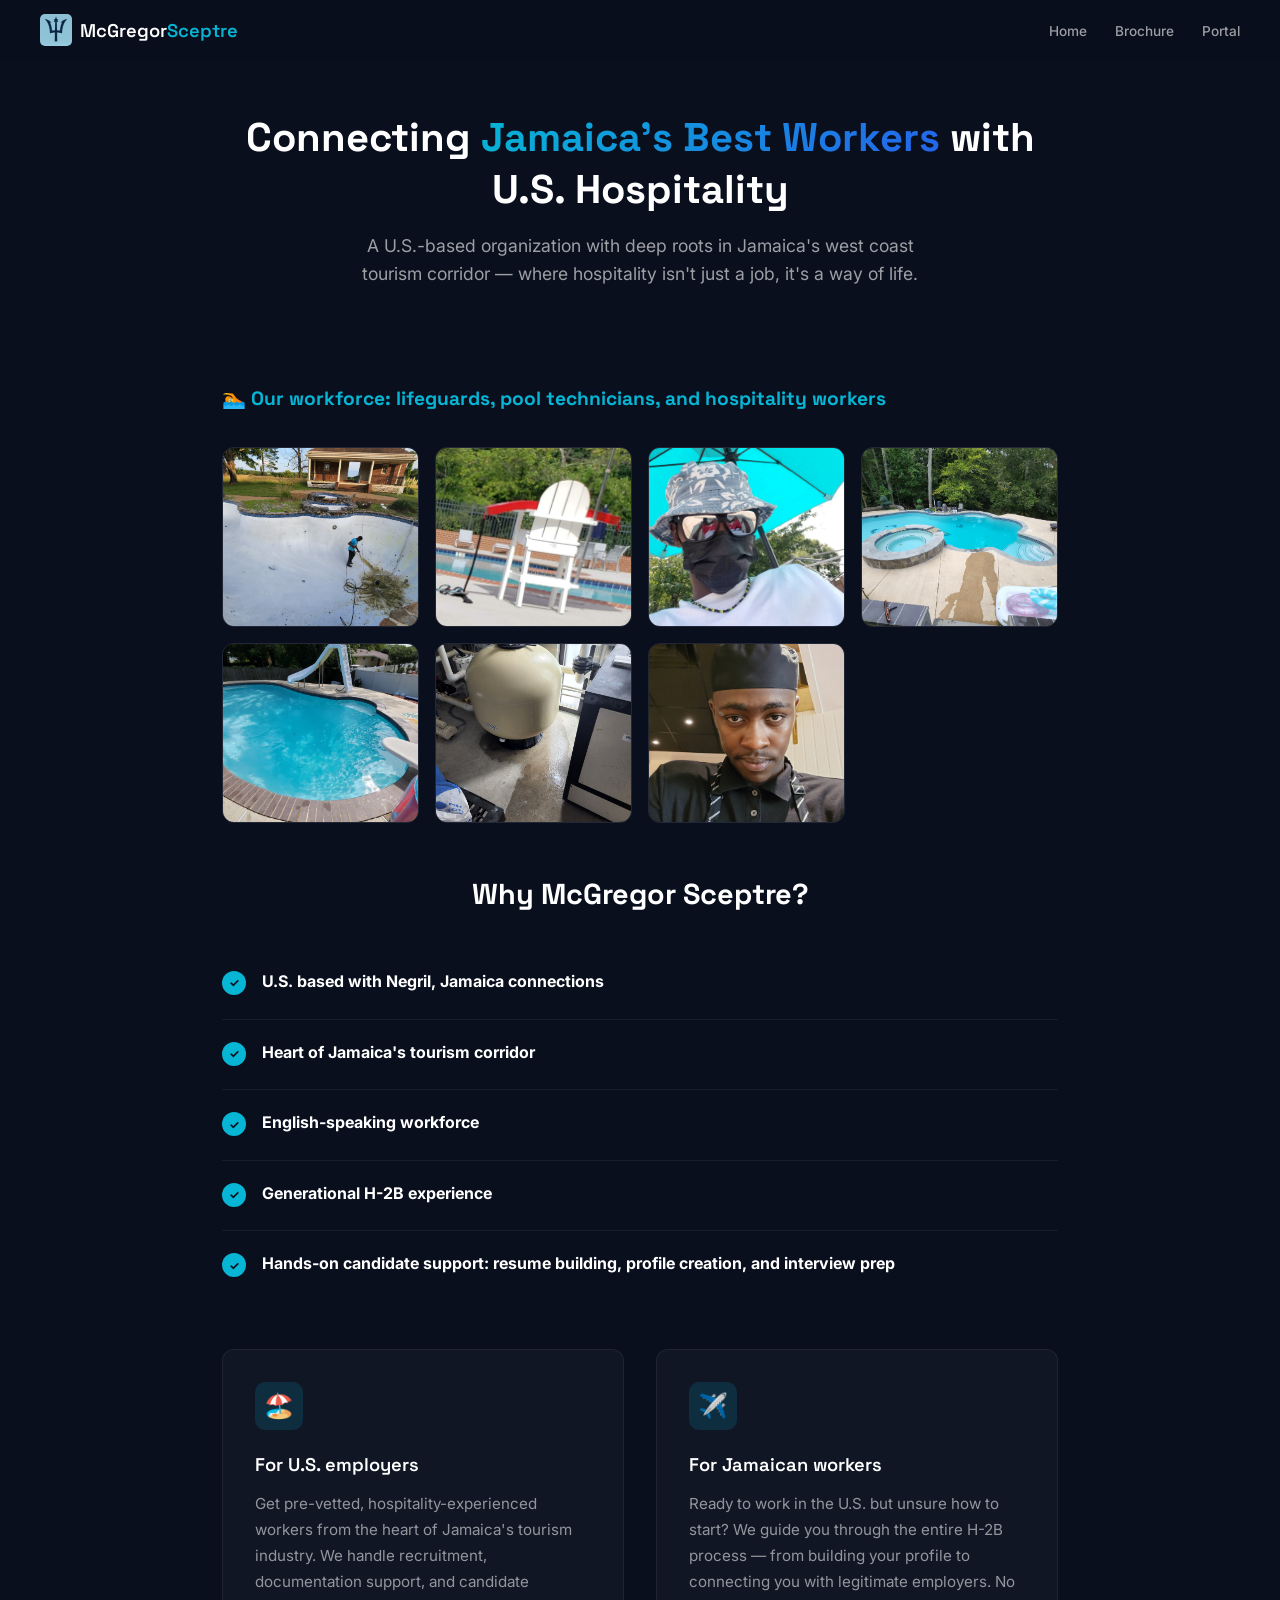
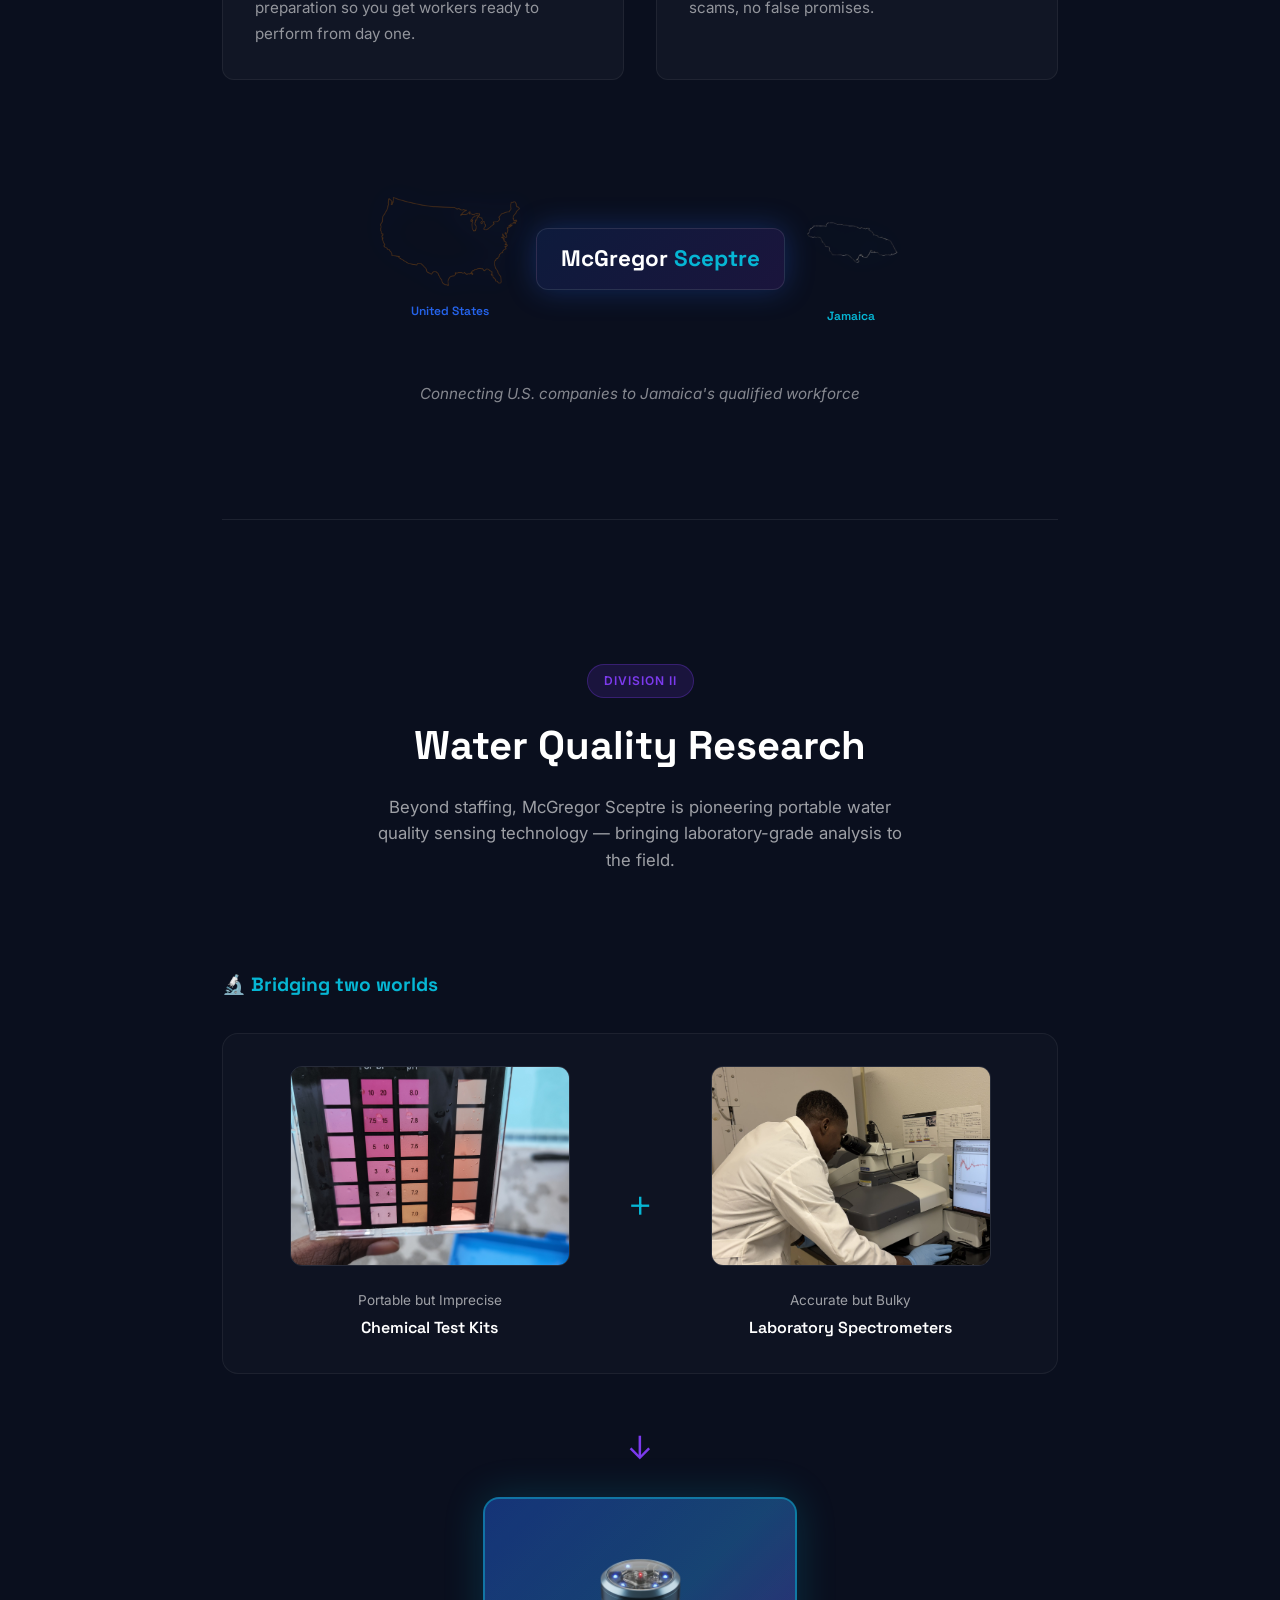
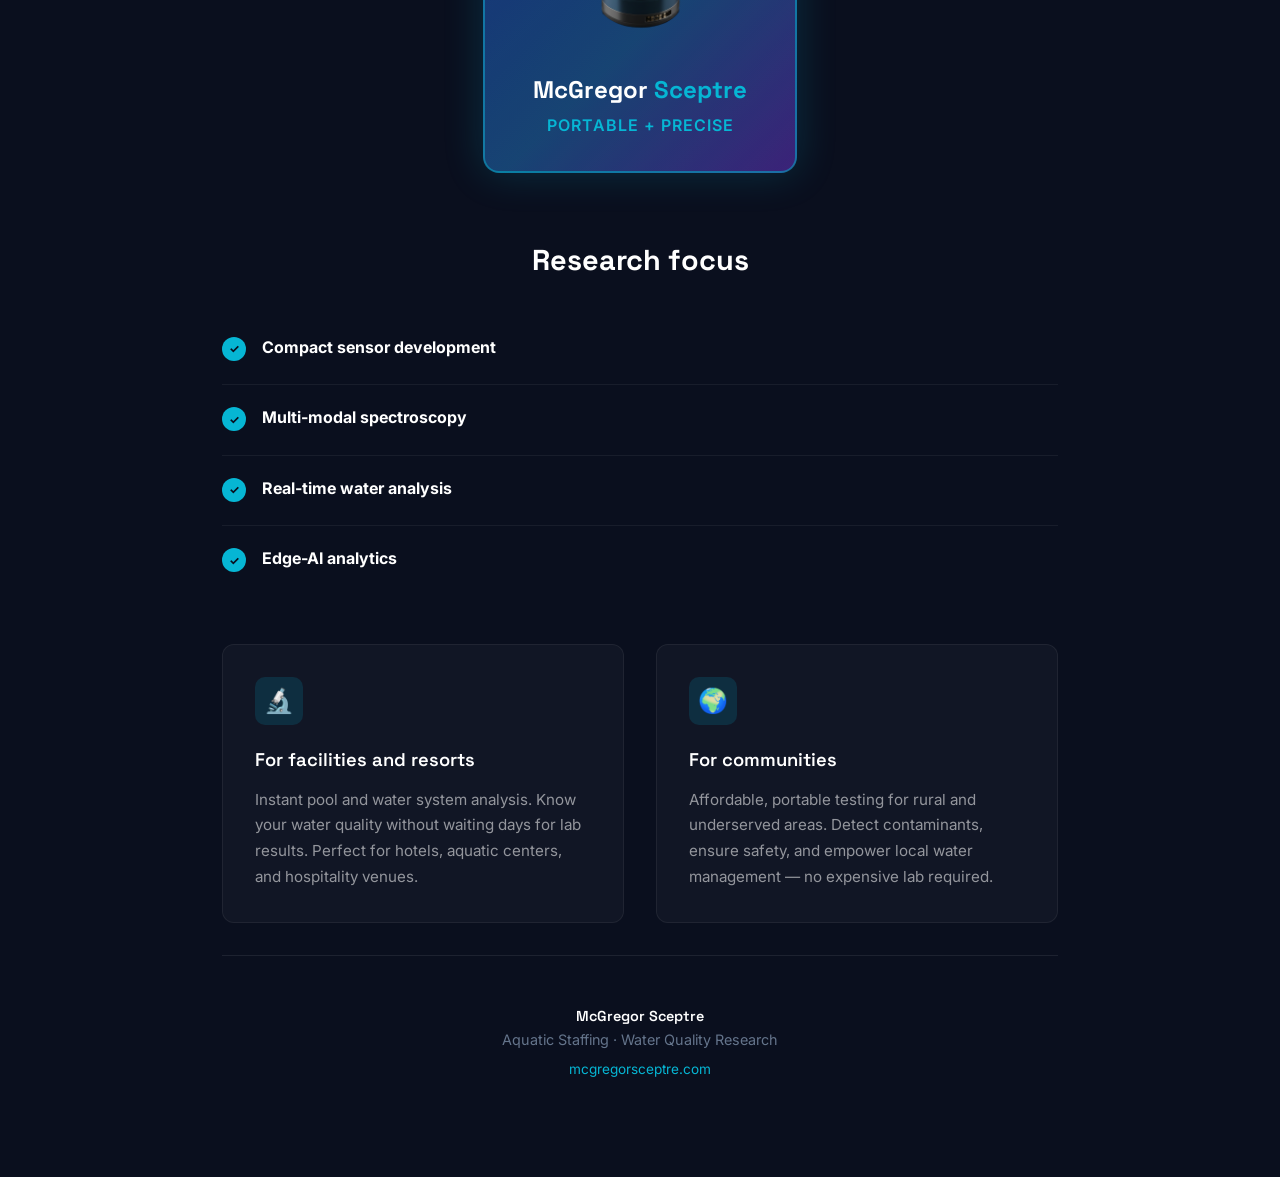
==== commit c7424353: "remove the lst section" ====
--- a/brochure/index.html
+++ b/brochure/index.html
@@ -1052,12 +1052,6 @@
       </div>
     </div>
 
-    <!-- The Connection -->
-    <section class="connection">
-      <h2>Two divisions, one mission</h2>
-      <p>Our staffing division places qualified aquatic professionals. Our research division builds the tools they'll use. Together, we're advancing water safety from every angle — <span class="accent">the people and the technology</span>.</p>
-    </section>
-
     <!-- Footer -->
     <footer class="footer">
       <p class="footer-text">
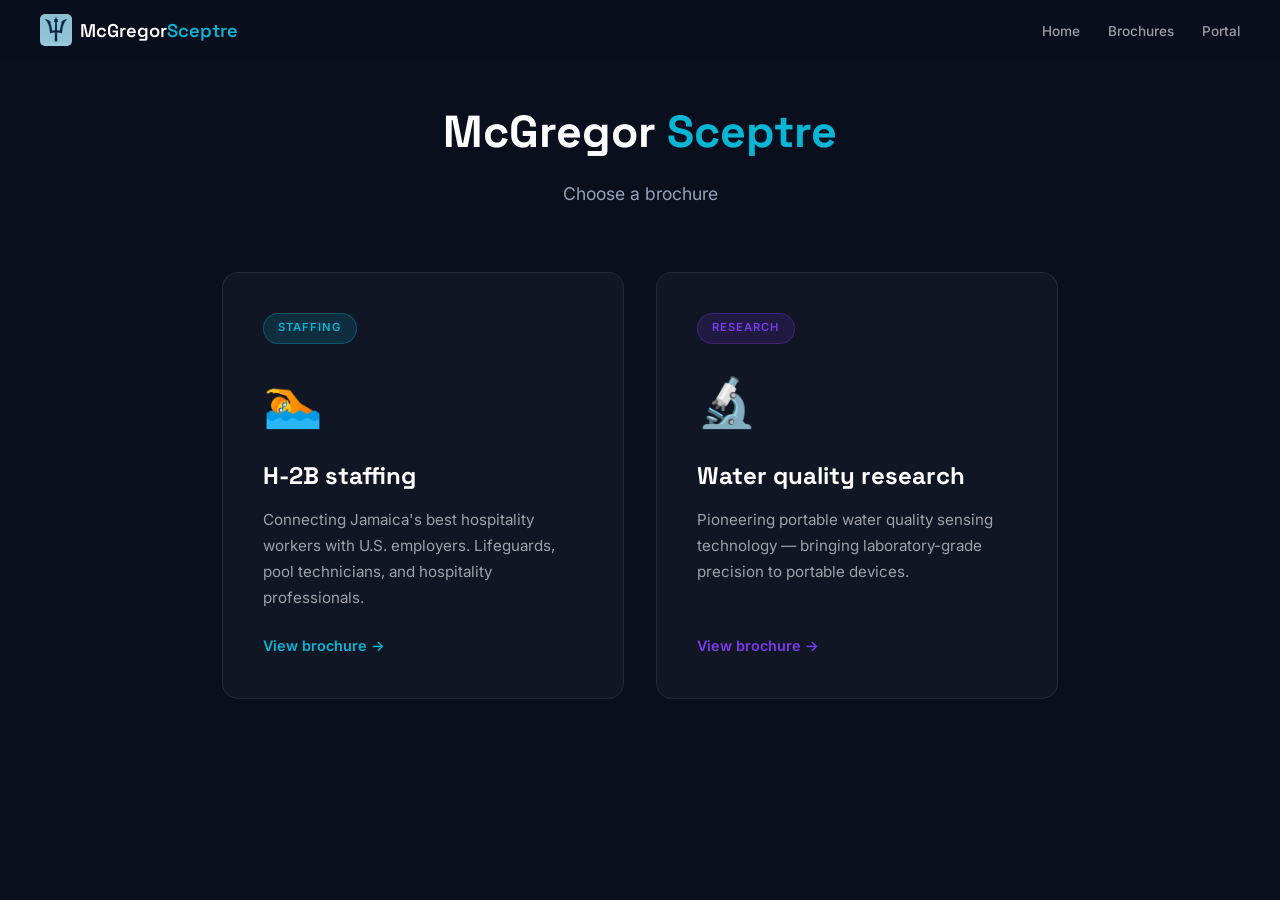
==== commit ea5a9ecf: "Split brochure into staffing and research pages with landing page" ====
--- a/brochure/index.html
+++ b/brochure/index.html
@@ -3,8 +3,8 @@
 <head>
   <meta charset="UTF-8">
   <meta name="viewport" content="width=device-width, initial-scale=1.0">
-  <title>McGregor Sceptre — H-2B Staffing from Jamaica's Heart</title>
-  <meta name="description" content="McGregor Sceptre — US-based H-2B staffing with deep roots in Jamaica's west coast tourism corridor.">
+  <title>McGregor Sceptre — Brochures</title>
+  <meta name="description" content="McGregor Sceptre brochures — H-2B staffing and water quality research.">
   <link rel="preconnect" href="https://fonts.googleapis.com">
   <link href="https://fonts.googleapis.com/css2?family=Inter:wght@300;400;500;600;700&family=Space+Grotesk:wght@400;500;600;700&display=swap" rel="stylesheet">
   <link rel="icon" type="image/png" href="../mg_sceptre_logo.png">
@@ -15,7 +15,6 @@
       --cyan: #06b6d4;
       --purple: #7c3aed;
       --white: #ffffff;
-      --gray-100: #f1f5f9;
       --gray-400: #94a3b8;
       --gray-500: #64748b;
     }
@@ -28,784 +27,128 @@
       color: var(--white);
       -webkit-font-smoothing: antialiased;
       line-height: 1.6;
-    }
-
-    /* Page container for PDF printing */
-    .brochure {
+      min-height: 100vh;
+    }
+
+    .container {
       max-width: 900px;
       margin: 0 auto;
       padding: 3rem 2rem;
-    }
-
-    /* Header */
+      padding-top: 6rem;
+    }
+
     .header {
       text-align: center;
-      padding: 3rem 0 4rem;
-      border-bottom: 1px solid rgba(255,255,255,0.08);
-      margin-bottom: 3rem;
-    }
-
-    .logo-mark {
-      width: 80px;
-      height: 80px;
-      background: linear-gradient(135deg, var(--blue), var(--purple));
-      border-radius: 16px;
-      display: flex;
-      align-items: center;
-      justify-content: center;
-      margin: 0 auto 1.5rem;
+      margin-bottom: 4rem;
+    }
+
+    .header h1 {
       font-family: 'Space Grotesk', sans-serif;
-      font-size: 2rem;
+      font-size: clamp(2rem, 4vw, 2.8rem);
       font-weight: 700;
-    }
-
-    .brand {
-      font-family: 'Space Grotesk', sans-serif;
-      font-size: 2rem;
-      font-weight: 700;
-      margin-bottom: 0.5rem;
-    }
-
-    .brand span { color: var(--cyan); }
-
-    .tagline {
+      margin-bottom: 0.75rem;
+    }
+
+    .header h1 span {
+      color: var(--cyan);
+    }
+
+    .header p {
+      color: var(--gray-400);
       font-size: 1.1rem;
-      color: var(--gray-400);
-      font-weight: 300;
-    }
-
-    /* Hero statement */
-    .hero-statement {
-      text-align: center;
-      padding: 2rem 0 3rem;
-    }
-
-    .hero-statement h1 {
-      font-family: 'Space Grotesk', sans-serif;
-      font-size: clamp(1.8rem, 4vw, 2.5rem);
-      font-weight: 700;
-      line-height: 1.3;
-      margin-bottom: 1rem;
-    }
-
-    .hero-statement h1 .highlight {
-      background: linear-gradient(135deg, var(--cyan), var(--blue));
-      -webkit-background-clip: text;
-      -webkit-text-fill-color: transparent;
-      background-clip: text;
-    }
-
-    .hero-statement p {
-      font-size: 1.1rem;
-      color: rgba(255,255,255,0.6);
-      max-width: 600px;
-      margin: 0 auto;
-    }
-
-    /* Section styling */
-    .section {
-      padding: 2.5rem 0;
-      border-top: 1px solid rgba(255,255,255,0.06);
-    }
-
-    .section-number {
-      display: inline-flex;
-      align-items: center;
-      justify-content: center;
-      width: 36px;
-      height: 36px;
-      background: linear-gradient(135deg, var(--blue), var(--purple));
-      border-radius: 50%;
-      font-family: 'Space Grotesk', sans-serif;
-      font-weight: 700;
-      font-size: 0.9rem;
-      margin-bottom: 1rem;
-    }
-
-    .section h2 {
-      font-family: 'Space Grotesk', sans-serif;
-      font-size: 1.5rem;
-      font-weight: 600;
-      margin-bottom: 1rem;
-      line-height: 1.3;
-    }
-
-    .section p {
-      color: rgba(255,255,255,0.65);
-      font-size: 1rem;
-      line-height: 1.8;
-    }
-
-    .section .accent {
-      color: var(--cyan);
-      font-weight: 500;
-    }
-
-    /* Grid layout for key points */
-    .two-col {
+    }
+
+    .brochure-grid {
       display: grid;
       grid-template-columns: 1fr 1fr;
       gap: 2rem;
-      margin-top: 3rem;
-    }
-
-    .card {
+    }
+
+    .brochure-card {
       background: rgba(255,255,255,0.03);
-      border: 1px solid rgba(255,255,255,0.06);
-      border-radius: 12px;
-      padding: 2rem;
-    }
-
-    .card-icon {
-      width: 48px;
-      height: 48px;
-      background: rgba(6, 182, 212, 0.15);
-      border-radius: 10px;
+      border: 1px solid rgba(255,255,255,0.08);
+      border-radius: 16px;
+      padding: 2.5rem;
+      text-decoration: none;
+      color: var(--white);
+      transition: transform 0.3s, box-shadow 0.3s, border-color 0.3s;
       display: flex;
-      align-items: center;
-      justify-content: center;
-      margin-bottom: 1.25rem;
-      font-size: 1.5rem;
-    }
-
-    .card h3 {
-      font-family: 'Space Grotesk', sans-serif;
-      font-size: 1.15rem;
-      font-weight: 600;
-      margin-bottom: 0.75rem;
-    }
-
-    .card p {
-      color: rgba(255,255,255,0.55);
-      font-size: 0.95rem;
-      line-height: 1.7;
-    }
-
-    /* Inspiration section - special styling */
-    .inspiration {
-      background: linear-gradient(135deg, rgba(37,99,235,0.08), rgba(124,58,237,0.08));
-      border-radius: 16px;
-      padding: 3rem;
-      margin: 2rem 0;
-      text-align: center;
-      border: 1px solid rgba(255,255,255,0.06);
-    }
-
-    .inspiration-icon {
-      font-size: 3rem;
-      margin-bottom: 1rem;
-    }
-
-    .inspiration h2 {
-      font-family: 'Space Grotesk', sans-serif;
-      font-size: 1.6rem;
-      margin-bottom: 1rem;
-    }
-
-    .inspiration p {
-      color: rgba(255,255,255,0.7);
-      font-size: 1.05rem;
-      max-width: 550px;
-      margin: 0 auto;
-      font-style: italic;
-      line-height: 1.8;
-    }
-
-    .inspiration .dedication {
-      margin-top: 1.5rem;
-      color: var(--cyan);
-      font-size: 0.9rem;
-      font-weight: 600;
-      font-style: normal;
-      letter-spacing: 0.5px;
-    }
-
-    /* Why us section */
-    .why-us {
-      margin-top: 3rem;
-    }
-
-    .why-us h2 {
-      text-align: center;
-      font-family: 'Space Grotesk', sans-serif;
-      font-size: 1.8rem;
-      margin-bottom: 2rem;
-    }
-
-    .why-list {
-      list-style: none;
-    }
-
-    .why-list li {
-      display: flex;
-      gap: 1rem;
-      padding: 1.25rem 0;
-      border-bottom: 1px solid rgba(255,255,255,0.06);
-    }
-
-    .why-list li:last-child {
-      border-bottom: none;
-    }
-
-    .check {
-      width: 24px;
-      height: 24px;
-      background: var(--cyan);
-      border-radius: 50%;
-      display: flex;
-      align-items: center;
-      justify-content: center;
-      flex-shrink: 0;
-      margin-top: 2px;
-    }
-
-    .check::after {
-      content: "✓";
-      color: var(--navy);
-      font-weight: 700;
-      font-size: 0.75rem;
-    }
-
-    .why-list strong {
-      color: var(--white);
-      display: block;
-      margin-bottom: 0.25rem;
-    }
-
-    .why-list span {
-      color: rgba(255,255,255,0.55);
-      font-size: 0.95rem;
-    }
-
-    /* Footer / CTA */
-    .footer {
-      text-align: center;
-      padding: 3rem 0;
-      margin-top: 2rem;
-      border-top: 1px solid rgba(255,255,255,0.08);
-    }
-
-    .cta-btn {
+      flex-direction: column;
+    }
+
+    .brochure-card:hover {
+      transform: translateY(-4px);
+      box-shadow: 0 20px 40px rgba(0,0,0,0.3);
+    }
+
+    .brochure-card.staffing:hover {
+      border-color: var(--cyan);
+      box-shadow: 0 20px 40px rgba(6, 182, 212, 0.15);
+    }
+
+    .brochure-card.research:hover {
+      border-color: var(--purple);
+      box-shadow: 0 20px 40px rgba(124, 58, 237, 0.15);
+    }
+
+    .card-tag {
       display: inline-block;
-      padding: 1rem 2.5rem;
-      background: linear-gradient(135deg, var(--blue), var(--purple));
-      color: var(--white);
-      text-decoration: none;
-      border-radius: 10px;
-      font-weight: 600;
-      font-size: 1rem;
-      margin-bottom: 1.5rem;
-      transition: transform 0.2s, box-shadow 0.2s;
-    }
-
-    .cta-btn:hover {
-      transform: translateY(-2px);
-      box-shadow: 0 10px 30px rgba(37, 99, 235, 0.3);
-    }
-
-    .footer-text {
-      color: var(--gray-500);
-      font-size: 0.9rem;
-    }
-
-    .footer-brand {
-      font-family: 'Space Grotesk', sans-serif;
-      font-weight: 600;
-      color: var(--white);
-    }
-
-    .footer-contact {
-      color: var(--cyan);
-      font-size: 0.85rem;
-      margin-top: 0.5rem;
-    }
-
-    /* Page Break for PDF printing */
-    .page-break {
-      page-break-before: always;
-      margin: 4rem 0;
-      border-top: 1px solid rgba(255,255,255,0.08);
-      padding-top: 3rem;
-    }
-
-    /* Division Header */
-    .division-header {
-      text-align: center;
-      padding: 2rem 0 3rem;
-    }
-
-    .division-tag {
-      display: inline-block;
-      padding: 0.4rem 1rem;
-      background: rgba(124, 58, 237, 0.15);
-      border: 1px solid rgba(124, 58, 237, 0.3);
+      padding: 0.35rem 0.9rem;
       border-radius: 20px;
-      font-size: 0.75rem;
+      font-size: 0.7rem;
       font-weight: 600;
       text-transform: uppercase;
       letter-spacing: 1px;
+      margin-bottom: 1.25rem;
+      width: fit-content;
+    }
+
+    .staffing .card-tag {
+      background: rgba(6, 182, 212, 0.15);
+      border: 1px solid rgba(6, 182, 212, 0.3);
+      color: var(--cyan);
+    }
+
+    .research .card-tag {
+      background: rgba(124, 58, 237, 0.15);
+      border: 1px solid rgba(124, 58, 237, 0.3);
       color: var(--purple);
+    }
+
+    .card-icon {
+      font-size: 3rem;
       margin-bottom: 1rem;
     }
 
-    .division-header h1 {
-      font-family: 'Space Grotesk', sans-serif;
-      font-size: clamp(1.8rem, 4vw, 2.5rem);
-      font-weight: 700;
-      margin-bottom: 1rem;
-    }
-
-    .division-header p {
-      color: rgba(255,255,255,0.6);
-      font-size: 1.05rem;
-      max-width: 550px;
-      margin: 0 auto;
-    }
-
-    /* Profile Section */
-    .profile {
-      background: linear-gradient(135deg, rgba(124,58,237,0.08), rgba(6,182,212,0.08));
-      border: 1px solid rgba(255,255,255,0.06);
-      border-radius: 16px;
-      padding: 3rem;
-      margin: 2rem 0;
-      text-align: center;
-    }
-
-    .profile-badge {
-      display: inline-block;
-      padding: 0.35rem 0.9rem;
-      background: var(--purple);
-      border-radius: 6px;
-      font-size: 0.7rem;
-      font-weight: 600;
-      text-transform: uppercase;
-      letter-spacing: 0.5px;
-      margin-bottom: 1rem;
-    }
-
-    .profile h2 {
-      font-family: 'Space Grotesk', sans-serif;
-      font-size: 1.8rem;
-      font-weight: 700;
-      margin-bottom: 0.25rem;
-    }
-
-    .profile-subtitle {
-      color: var(--cyan);
-      font-size: 0.95rem;
-      font-weight: 500;
-      margin-bottom: 1.5rem;
-    }
-
-    .profile-bio {
-      color: rgba(255,255,255,0.7);
-      font-size: 1rem;
-      line-height: 1.8;
-      max-width: 550px;
-      margin: 0 auto 1rem;
-    }
-
-    .profile-bio:last-child {
-      margin-bottom: 0;
-    }
-
-    /* Connection Section */
-    .connection {
-      text-align: center;
-      padding: 3rem 2rem;
-      margin: 3rem 0 1rem;
-      background: rgba(255,255,255,0.02);
-      border-radius: 12px;
-      border: 1px solid rgba(255,255,255,0.06);
-    }
-
-    .connection h2 {
-      font-family: 'Space Grotesk', sans-serif;
-      font-size: 1.5rem;
-      margin-bottom: 1rem;
-    }
-
-    .connection p {
-      color: rgba(255,255,255,0.6);
-      font-size: 1.05rem;
-      max-width: 550px;
-      margin: 0 auto;
-      line-height: 1.8;
-    }
-
-    /* Map Section */
-    .map-section {
-      text-align: center;
-      padding: 3rem 0;
-      margin-top: 2rem;
-    }
-
-    .connection-map {
-      width: 100%;
-      max-width: 500px;
-      height: auto;
-      margin: 0 auto;
-    }
-
-    .country {
-      fill: rgba(37, 99, 235, 0.25);
-      stroke: var(--blue);
-      stroke-width: 1.5;
-    }
-
-    .country.jamaica {
-      fill: rgba(6, 182, 212, 0.25);
-      stroke: var(--cyan);
-    }
-
-    .country-label {
-      fill: rgba(255,255,255,0.7);
-      font-family: 'Space Grotesk', sans-serif;
-      font-size: 12px;
-      font-weight: 600;
-      text-anchor: middle;
-    }
-
-    .connection-line {
-      stroke: url(#line-gradient);
-      stroke-width: 2;
-      stroke-dasharray: 8 4;
-    }
-
-    .dot {
-      fill: var(--cyan);
-    }
-
-    .logo-bg {
-      fill: linear-gradient(135deg, var(--blue), var(--purple));
-      fill: var(--navy);
-      stroke: url(#logo-gradient);
-      stroke-width: 3;
-    }
-
-    .logo-text {
-      fill: var(--white);
-      font-family: 'Space Grotesk', sans-serif;
-      font-size: 16px;
-      font-weight: 700;
-      text-anchor: middle;
-    }
-
-    .map-caption {
-      color: rgba(255,255,255,0.5);
-      font-size: 0.95rem;
-      margin-top: 1.5rem;
-      font-style: italic;
-    }
-
-    /* Image Flow Map with PNG silhouettes */
-    .image-flow-map {
-      display: flex;
-      align-items: center;
-      justify-content: center;
-      gap: 1rem;
-      padding: 2rem 0;
-      flex-wrap: wrap;
-    }
-
-    .country-silhouette {
-      width: 140px;
-      height: auto;
-      filter: drop-shadow(0 0 15px rgba(37, 99, 235, 0.4));
-      opacity: 0.85;
-    }
-
-    .country-silhouette.jamaica {
-      width: 100px;
-      filter: drop-shadow(0 0 15px rgba(6, 182, 212, 0.4));
-    }
-
-    .flow-connector {
-      display: flex;
-      flex-direction: column;
-      align-items: center;
-      gap: 0.5rem;
-    }
-
-    .flow-line {
-      width: 120px;
-      height: 3px;
-      background: linear-gradient(90deg, var(--blue), var(--cyan));
-      position: relative;
-    }
-
-    .flow-line::before,
-    .flow-line::after {
-      content: '';
-      position: absolute;
-      top: 50%;
-      transform: translateY(-50%);
-      width: 10px;
-      height: 10px;
-      border-radius: 50%;
-    }
-
-    .flow-line::before {
-      left: -5px;
-      background: var(--blue);
-    }
-
-    .flow-line::after {
-      right: -5px;
-      background: var(--cyan);
-    }
-
-    .flow-logo {
-      display: flex;
-      align-items: center;
-      gap: 0;
-      font-family: 'Space Grotesk', sans-serif;
-      font-weight: 700;
-      font-size: 1.4rem;
-    }
-
-    .flow-logo .brand-mcgregor {
-      color: var(--white);
-    }
-
-    .flow-logo .brand-sceptre {
-      color: var(--cyan);
-    }
-
-    .flow-brand-container {
-      display: flex;
-      align-items: center;
-      gap: 0.5rem;
-      padding: 0.75rem 1.5rem;
-      background: linear-gradient(135deg, rgba(37, 99, 235, 0.15), rgba(124, 58, 237, 0.15));
-      border: 1px solid rgba(255,255,255,0.1);
-      border-radius: 12px;
-      box-shadow: 0 0 30px rgba(37, 99, 235, 0.3);
-    }
-
-    /* Photo Gallery */
-    .photo-gallery {
-      display: grid;
-      grid-template-columns: repeat(auto-fit, minmax(180px, 1fr));
-      gap: 1rem;
-      margin: 2rem 0;
-    }
-
-    .photo-gallery img {
-      width: 100%;
-      height: 180px;
-      object-fit: cover;
-      border-radius: 12px;
-      border: 1px solid rgba(255,255,255,0.1);
-      transition: transform 0.3s, box-shadow 0.3s;
-    }
-
-    .photo-gallery img:hover {
-      transform: scale(1.02);
-      box-shadow: 0 10px 30px rgba(0,0,0,0.3);
-    }
-
-    .gallery-section {
-      margin: 3rem 0;
-    }
-
-    .gallery-section h3 {
-      font-family: 'Space Grotesk', sans-serif;
-      font-size: 1.2rem;
-      margin-bottom: 1rem;
-      color: var(--cyan);
-    }
-
-    /* Research Image Comparison */
-    .research-comparison {
-      display: grid;
-      grid-template-columns: 1fr auto 1fr;
-      gap: 1.5rem;
-      align-items: center;
-      margin: 2rem 0;
-      padding: 2rem;
-      background: rgba(255,255,255,0.02);
-      border-radius: 16px;
-      border: 1px solid rgba(255,255,255,0.06);
-    }
-
-    .research-img-card {
-      text-align: center;
-    }
-
-    .research-img-card img {
-      width: 100%;
-      max-width: 280px;
-      height: 200px;
-      object-fit: cover;
-      border-radius: 12px;
-      border: 1px solid rgba(255,255,255,0.1);
-      margin-bottom: 1rem;
-    }
-
-    .research-img-card .label {
-      font-size: 0.85rem;
-      color: rgba(255,255,255,0.6);
-      margin-bottom: 0.25rem;
-    }
-
-    .research-img-card .title {
-      font-family: 'Space Grotesk', sans-serif;
-      font-weight: 600;
-      font-size: 1rem;
-    }
-
-    .plus-sign {
-      font-size: 2.5rem;
-      color: var(--cyan);
-      font-weight: 300;
-    }
-
-    .equals-arrow {
-      text-align: center;
-      padding: 1rem 0;
-    }
-
-    .equals-arrow .arrow {
-      font-size: 2rem;
-      color: var(--purple);
-    }
-
-    .equals-arrow .result-text {
-      font-family: 'Space Grotesk', sans-serif;
-      font-size: 1.1rem;
-      color: var(--cyan);
-      margin-top: 0.5rem;
-    }
-
-    .sensor-result {
-      display: flex;
-      flex-direction: column;
-      align-items: center;
-      margin-top: 1.5rem;
-    }
-
-    .sensor-device {
-      background: linear-gradient(135deg, rgba(37, 99, 235, 0.2), rgba(124, 58, 237, 0.2));
-      border: 2px solid rgba(6, 182, 212, 0.5);
-      border-radius: 16px;
-      padding: 2rem 3rem;
-      text-align: center;
-      box-shadow: 0 0 40px rgba(6, 182, 212, 0.2);
-      position: relative;
-    }
-
-    .sensor-device::before {
-      content: '';
-      position: absolute;
-      top: -2px; left: -2px; right: -2px; bottom: -2px;
-      background: linear-gradient(135deg, var(--blue), var(--cyan), var(--purple));
-      border-radius: 18px;
-      z-index: -1;
-      opacity: 0.3;
-    }
-
-    .sensor-img {
-      width: 120px;
-      height: auto;
-      margin-bottom: 0.75rem;
-      border-radius: 8px;
-    }
-
-    .sensor-device .sensor-brand {
+    .brochure-card h2 {
       font-family: 'Space Grotesk', sans-serif;
       font-size: 1.5rem;
       font-weight: 700;
-      margin-bottom: 0.25rem;
-    }
-
-    .sensor-device .sensor-brand span {
-      color: var(--cyan);
-    }
-
-    .sensor-device .sensor-tagline {
-      color: var(--cyan);
-      font-size: 1rem;
+      margin-bottom: 0.75rem;
+    }
+
+    .brochure-card p {
+      color: rgba(255,255,255,0.6);
+      font-size: 0.95rem;
+      line-height: 1.7;
+      flex-grow: 1;
+    }
+
+    .card-link {
+      display: inline-flex;
+      align-items: center;
+      gap: 0.5rem;
+      margin-top: 1.5rem;
       font-weight: 600;
-      letter-spacing: 1px;
-    }
-
-    @media (max-width: 700px) {
-      .research-comparison {
-        grid-template-columns: 1fr;
-        text-align: center;
-      }
-
-      .plus-sign {
-        transform: rotate(90deg);
-      }
-
-      .image-flow-map {
-        flex-direction: column;
-      }
-
-      .flow-line {
-        width: 3px;
-        height: 60px;
-      }
-
-      .flow-line::before {
-        left: 50%;
-        top: -5px;
-        transform: translateX(-50%);
-      }
-
-      .flow-line::after {
-        left: 50%;
-        bottom: -5px;
-        top: auto;
-        transform: translateX(-50%);
-      }
-    }
-
-    /* Print styles for PDF */
-    @media print {
-      body {
-        background: var(--navy) !important;
-        -webkit-print-color-adjust: exact;
-        print-color-adjust: exact;
-      }
-      
-      .brochure {
-        padding: 1.5rem;
-      }
-
-      .page-break {
-        page-break-before: always;
-        margin: 0;
-        border: none;
-        padding-top: 2rem;
-      }
-
-      .cta-btn {
-        box-shadow: none;
-      }
-    }
-
-    /* Responsive */
-    @media (max-width: 700px) {
-      .brochure {
-        padding: 2rem 1.25rem;
-      }
-
-      .two-col {
-        grid-template-columns: 1fr;
-        gap: 1.5rem;
-      }
-
-      .inspiration {
-        padding: 2rem 1.5rem;
-      }
-
-      .header {
-        padding: 2rem 0 3rem;
-      }
+      font-size: 0.9rem;
+      transition: gap 0.2s;
+    }
+
+    .staffing .card-link { color: var(--cyan); }
+    .research .card-link { color: var(--purple); }
+
+    .brochure-card:hover .card-link {
+      gap: 0.75rem;
     }
 
     /* NAV */
@@ -841,6 +184,7 @@
         position: absolute; top: 100%; left: 0; width: 100%;
         background: rgba(10,15,30,.97); padding: 1.25rem 1.5rem; gap: 1rem;
       }
+      .brochure-grid { grid-template-columns: 1fr; }
     }
   </style>
 </head>
@@ -852,7 +196,7 @@
     </a>
     <ul class="nav-links" id="navLinks">
       <li><a href="../">Home</a></li>
-      <li><a href="./">Brochure</a></li>
+      <li><a href="./">Brochures</a></li>
       <li><a href="https://portal.mcgregorsceptre.com">Portal</a></li>
     </ul>
     <button class="mobile-toggle" id="mobileToggle" aria-label="Menu">
@@ -860,207 +204,29 @@
     </button>
   </nav>
 
-  <div class="brochure" style="padding-top: 5rem;">
-    
-    
-
-    
-    <!-- Hero Statement -->
-    <section class="hero-statement">
-      <h1>Connecting <span class="highlight">Jamaica's Best Workers</span> with U.S. Hospitality</h1>
-      <p>A U.S.-based organization with deep roots in Jamaica's west coast tourism corridor — where hospitality isn't just a job, it's a way of life.</p>
-    </section>
-
-    <!-- Photo Gallery - Workers -->
-    <section class="gallery-section">
-      <h3>🏊 Our workforce: lifeguards, pool technicians, and hospitality workers</h3>
-      <div class="photo-gallery">
-        <img src="pool_tech3.jpg" alt="pump room maintenance">
-        <img src="lifeguard2.jpeg" alt="Lifeguard performing water safety">
-        <img src="lifeguard3.jpeg" alt="Experienced lifeguard professional">
-        <img src="pool_tech1.jpg" alt="Pool technician at work">
-        <img src="pool_tech2.jpg" alt="Pool maintenance professional">
-        <!-- <img src="pool_tech3.jpg" alt="Pool tech equipment operation"> -->
-        <img src="pool_tech4.jpg" alt="pump room maintenance">
-
-        <img src="chef.jpg" alt="chef">
-        
-      </div>
-    </section>
-
-    <!-- Why We're Different -->
-    <section class="why-us">
-      <h2>Why McGregor Sceptre?</h2>
-      
-      <ul class="why-list">
-        <li>
-          <span class="check"></span>
-          <div>
-            <strong>U.S. based with Negril, Jamaica connections</strong>
-          </div>
-        </li>
-        <li>
-          <span class="check"></span>
-          <div>
-            <strong>Heart of Jamaica's tourism corridor</strong>
-          </div>
-        </li>
-        <li>
-          <span class="check"></span>
-          <div>
-            <strong>English-speaking workforce</strong>
-          </div>
-        </li>
-        <li>
-          <span class="check"></span>
-          <div>
-            <strong>Generational H-2B experience</strong>
-          </div>
-        </li>
-        <li>
-          <span class="check"></span>
-          <div>
-            <strong>Hands-on candidate support: resume building, profile creation, and interview prep</strong>
-          </div>
-        </li>
-      </ul>
-    </section>
-
-    <!-- Two Column Cards -->
-    <div class="two-col">
-      <div class="card">
-        <div class="card-icon">🏖️</div>
-        <h3>For U.S. employers</h3>
-        <p>Get pre-vetted, hospitality-experienced workers from the heart of Jamaica's tourism industry. We handle recruitment, documentation support, and candidate preparation so you get workers ready to perform from day one.</p>
-      </div>
-      <div class="card">
-        <div class="card-icon">✈️</div>
-        <h3>For Jamaican workers</h3>
-        <p>Ready to work in the U.S. but unsure how to start? We guide you through the entire H-2B process — from building your profile to connecting you with legitimate employers. No scams, no false promises.</p>
-      </div>
+  <div class="container">
+    <div class="header">
+      <h1>McGregor <span>Sceptre</span></h1>
+      <p>Choose a brochure</p>
     </div>
 
-     <!-- Connection Map Visual with PNG Silhouettes -->
-    <section class="map-section">
-      <div class="image-flow-map">
-        <div style="text-align: center;">
-          <img src="usa_outline.png" alt="United States" class="country-silhouette usa">
-          <p class="country-label" style="margin-top: 0.5rem; color: var(--blue);">United States</p>
-        </div>
-        
-        <div class="flow-connector">
-          <!-- <div class="flow-line"></div> -->
-          <div class="flow-brand-container">
-            <div class="flow-logo"><span class="brand-mcgregor">McGregor</span>&nbsp;<span class="brand-sceptre">Sceptre</span></div>
-          </div>
-          <!-- <div class="flow-line"></div> -->
-        </div>
-        
-        <div style="text-align: center;">
-          <img src="jamaica_outline.png" alt="Jamaica" class="country-silhouette jamaica">
-          <p class="country-label" style="margin-top: 0.5rem; color: var(--cyan);">Jamaica</p>
-        </div>
-      </div>
-      <p class="map-caption">Connecting U.S. companies to Jamaica's qualified workforce</p>
-    </section>
-
-   
-    <!-- Page Break for PDF -->
-    <div class="page-break"></div>
-
-    <!-- Research Division Header -->
-    <section class="division-header">
-      <div class="division-tag">Division II</div>
-      <h1>Water Quality <span class="highlight">Research</span></h1>
-      <p>Beyond staffing, McGregor Sceptre is pioneering portable water quality sensing technology — bringing laboratory-grade analysis to the field.</p>
-    </section>
-
-
-    <!-- Research Technology Comparison -->
-    <section class="gallery-section">
-      <h3>🔬 Bridging two worlds</h3>
-      <div class="research-comparison">
-        <div class="research-img-card">
-          <img src="chemical_test_kit.jpg" alt="Chemical test kit">
-          <p class="label">Portable but Imprecise</p>
-          <p class="title">Chemical Test Kits</p>
-        </div>
-        <div class="plus-sign">+</div>
-        <div class="research-img-card">
-          <img src="raman_analysis.jpg" alt="Raman spectroscopy analysis">
-          <p class="label">Accurate but Bulky</p>
-          <p class="title">Laboratory Spectrometers</p>
-        </div>
-      </div>
-      <div class="equals-arrow">
-        <p class="arrow">↓</p>
-        <div class="sensor-result">
-          <div class="sensor-device">
-            <img src="sensor_.png" alt="McGregor Sceptre sensor" class="sensor-img">
-            <p class="sensor-brand">McGregor <span>Sceptre</span></p>
-            <p class="sensor-tagline">PORTABLE + PRECISE</p>
-          </div>
-        </div>
-      </div>
-    </section>
-
-
-
-    <!-- Research Focus Areas -->
-    <section class="why-us">
-      <h2>Research focus</h2>
-      
-      <ul class="why-list">
-        <li>
-          <span class="check"></span>
-          <div>
-            <strong>Compact sensor development</strong>
-          </div>
-        </li>
-        <li>
-          <span class="check"></span>
-          <div>
-            <strong>Multi-modal spectroscopy</strong>
-          </div>
-        </li>
-        <li>
-          <span class="check"></span>
-          <div>
-            <strong>Real-time water analysis</strong>
-          </div>
-        </li>
-        <li>
-          <span class="check"></span>
-          <div>
-            <strong>Edge-AI analytics</strong>
-          </div>
-        </li>
-      </ul>
-    </section>
-
-    <!-- Research Cards -->
-    <div class="two-col">
-      <div class="card">
+    <div class="brochure-grid">
+      <a href="staffing/" class="brochure-card staffing">
+        <span class="card-tag">Staffing</span>
+        <div class="card-icon">🏊</div>
+        <h2>H-2B staffing</h2>
+        <p>Connecting Jamaica's best hospitality workers with U.S. employers. Lifeguards, pool technicians, and hospitality professionals.</p>
+        <span class="card-link">View brochure →</span>
+      </a>
+
+      <a href="research/" class="brochure-card research">
+        <span class="card-tag">Research</span>
         <div class="card-icon">🔬</div>
-        <h3>For facilities and resorts</h3>
-        <p>Instant pool and water system analysis. Know your water quality without waiting days for lab results. Perfect for hotels, aquatic centers, and hospitality venues.</p>
-      </div>
-      <div class="card">
-        <div class="card-icon">🌍</div>
-        <h3>For communities</h3>
-        <p>Affordable, portable testing for rural and underserved areas. Detect contaminants, ensure safety, and empower local water management — no expensive lab required.</p>
-      </div>
+        <h2>Water quality research</h2>
+        <p>Pioneering portable water quality sensing technology — bringing laboratory-grade precision to portable devices.</p>
+        <span class="card-link">View brochure →</span>
+      </a>
     </div>
-
-    <!-- Footer -->
-    <footer class="footer">
-      <p class="footer-text">
-        <span class="footer-brand">McGregor Sceptre</span><br>
-        Aquatic Staffing · Water Quality Research
-      </p>
-      <p class="footer-contact">mcgregorsceptre.com</p>
-    </footer>
-
   </div>
 
   <script>
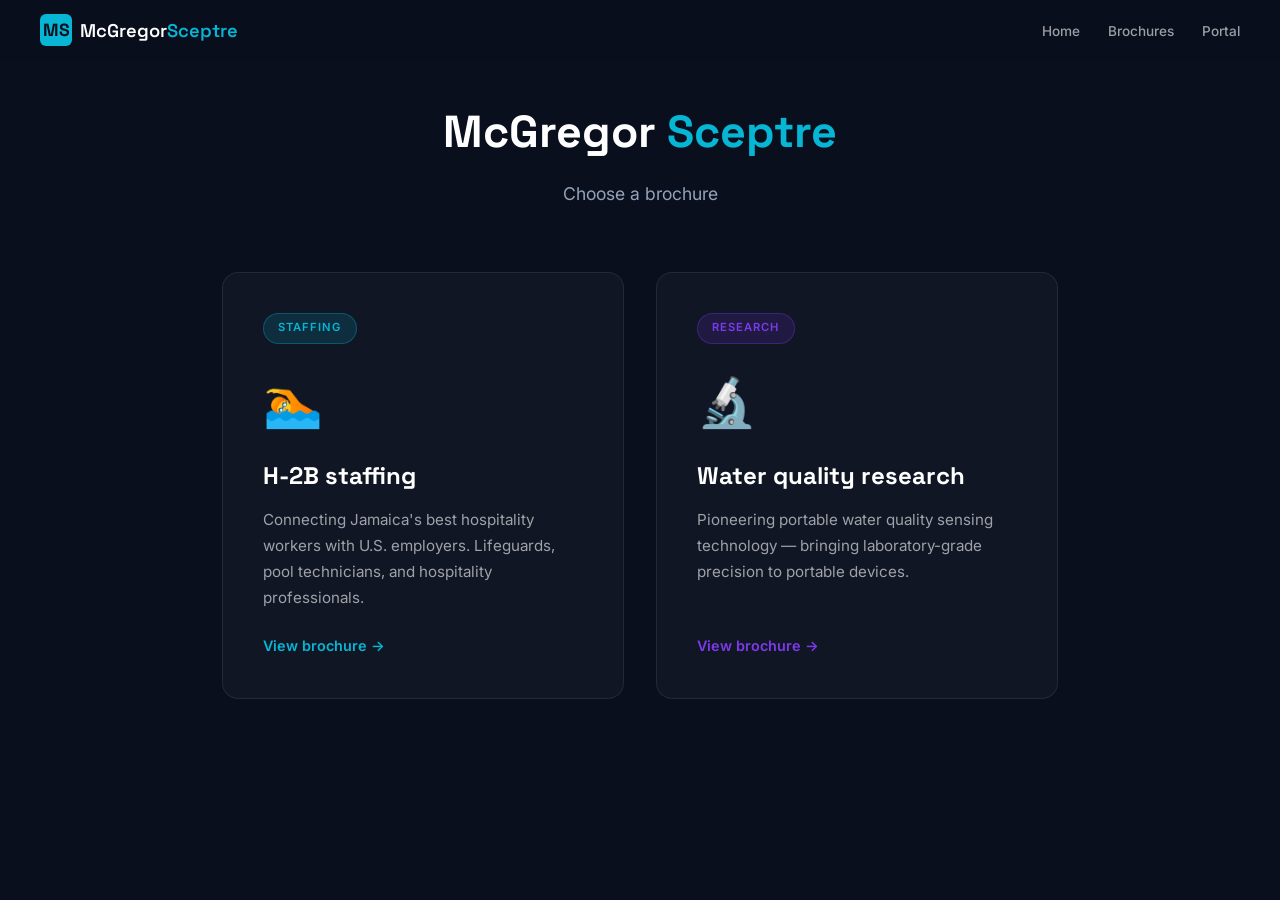
==== commit 60154fa4: "edit message and logo" ====
--- a/brochure/index.html
+++ b/brochure/index.html
@@ -7,7 +7,7 @@
   <meta name="description" content="McGregor Sceptre brochures — H-2B staffing and water quality research.">
   <link rel="preconnect" href="https://fonts.googleapis.com">
   <link href="https://fonts.googleapis.com/css2?family=Inter:wght@300;400;500;600;700&family=Space+Grotesk:wght@400;500;600;700&display=swap" rel="stylesheet">
-  <link rel="icon" type="image/png" href="../mg_sceptre_logo.png">
+  <link rel="icon" type="image/svg+xml" href="data:image/svg+xml,<svg xmlns='http://www.w3.org/2000/svg' viewBox='0 0 32 32'><rect width='32' height='32' rx='6' fill='%230a0f1e'/><text x='16' y='22' text-anchor='middle' font-family='sans-serif' font-weight='700' font-size='14' fill='%2306b6d4'>MS</text></svg>">
   <style>
     :root {
       --navy: #0a0f1e;
@@ -160,7 +160,14 @@
       backdrop-filter: blur(16px);
     }
     .logo { display: flex; align-items: center; gap: .5rem; text-decoration: none; }
-    .logo img { height: 32px; border-radius: 5px; }
+    .logo-monogram {
+      font-family: 'Space Grotesk', sans-serif;
+      font-size: 1.1rem; font-weight: 700; color: var(--navy);
+      background: var(--cyan); border-radius: 6px;
+      width: 32px; height: 32px; display: flex;
+      align-items: center; justify-content: center;
+      letter-spacing: -.5px;
+    }
     .logo-text-nav {
       font-family: 'Space Grotesk', sans-serif;
       font-size: 1.15rem; font-weight: 600; color: var(--white);
@@ -191,7 +198,7 @@
 <body>
   <nav>
     <a href="../" class="logo">
-      <img src="../mg_sceptre_logo.png" alt="McGregor Sceptre">
+      <div class="logo-monogram">MS</div>
       <div class="logo-text-nav">McGregor<span>Sceptre</span></div>
     </a>
     <ul class="nav-links" id="navLinks">
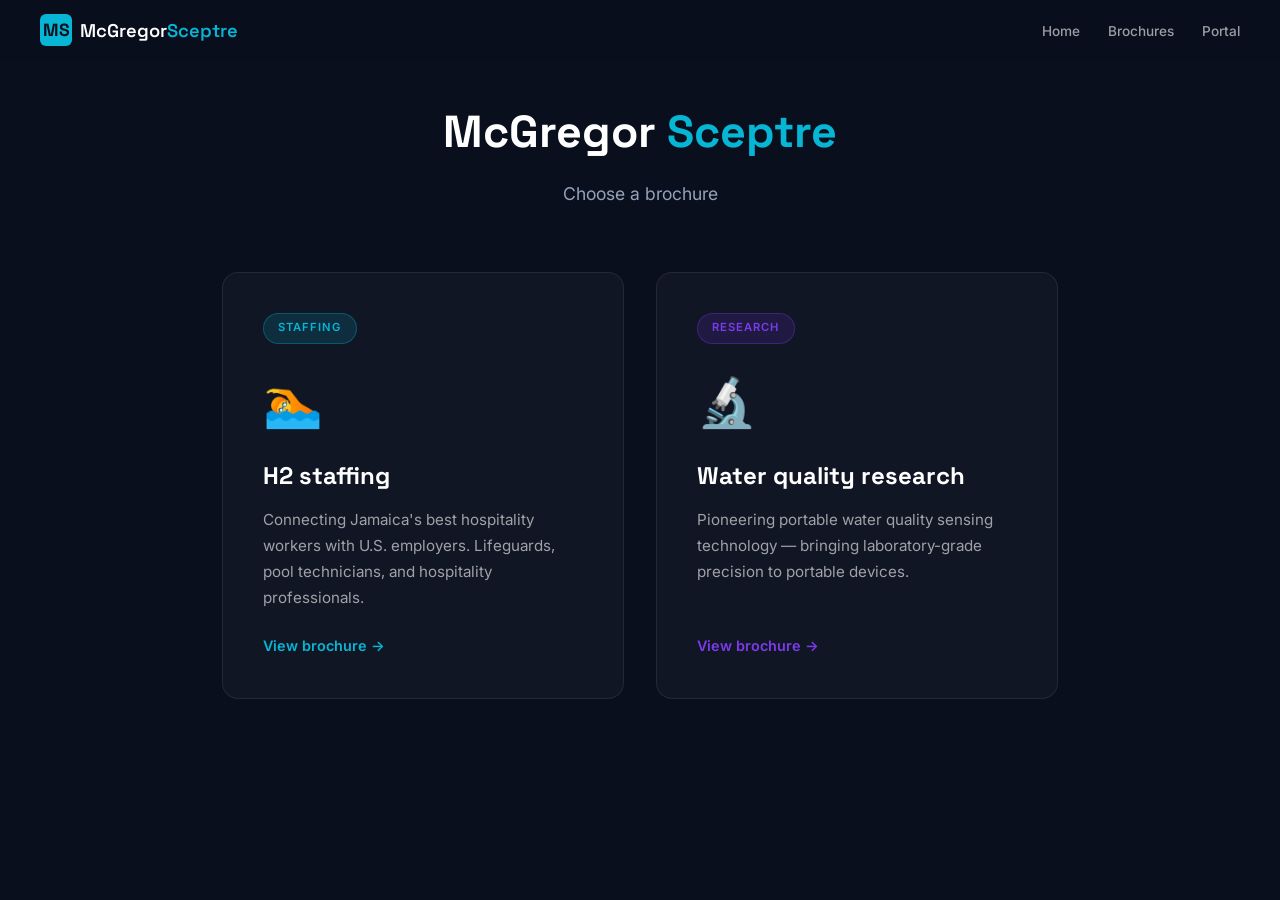
==== commit 363f8a51: "jj" ====
--- a/brochure/index.html
+++ b/brochure/index.html
@@ -4,7 +4,7 @@
   <meta charset="UTF-8">
   <meta name="viewport" content="width=device-width, initial-scale=1.0">
   <title>McGregor Sceptre — Brochures</title>
-  <meta name="description" content="McGregor Sceptre brochures — H-2B staffing and water quality research.">
+  <meta name="description" content="McGregor Sceptre brochures — H2 staffing and water quality research.">
   <link rel="preconnect" href="https://fonts.googleapis.com">
   <link href="https://fonts.googleapis.com/css2?family=Inter:wght@300;400;500;600;700&family=Space+Grotesk:wght@400;500;600;700&display=swap" rel="stylesheet">
   <link rel="icon" type="image/svg+xml" href="data:image/svg+xml,<svg xmlns='http://www.w3.org/2000/svg' viewBox='0 0 32 32'><rect width='32' height='32' rx='6' fill='%230a0f1e'/><text x='16' y='22' text-anchor='middle' font-family='sans-serif' font-weight='700' font-size='14' fill='%2306b6d4'>MS</text></svg>">
@@ -221,7 +221,7 @@
       <a href="staffing/" class="brochure-card staffing">
         <span class="card-tag">Staffing</span>
         <div class="card-icon">🏊</div>
-        <h2>H-2B staffing</h2>
+        <h2>H2 staffing</h2>
         <p>Connecting Jamaica's best hospitality workers with U.S. employers. Lifeguards, pool technicians, and hospitality professionals.</p>
         <span class="card-link">View brochure →</span>
       </a>
